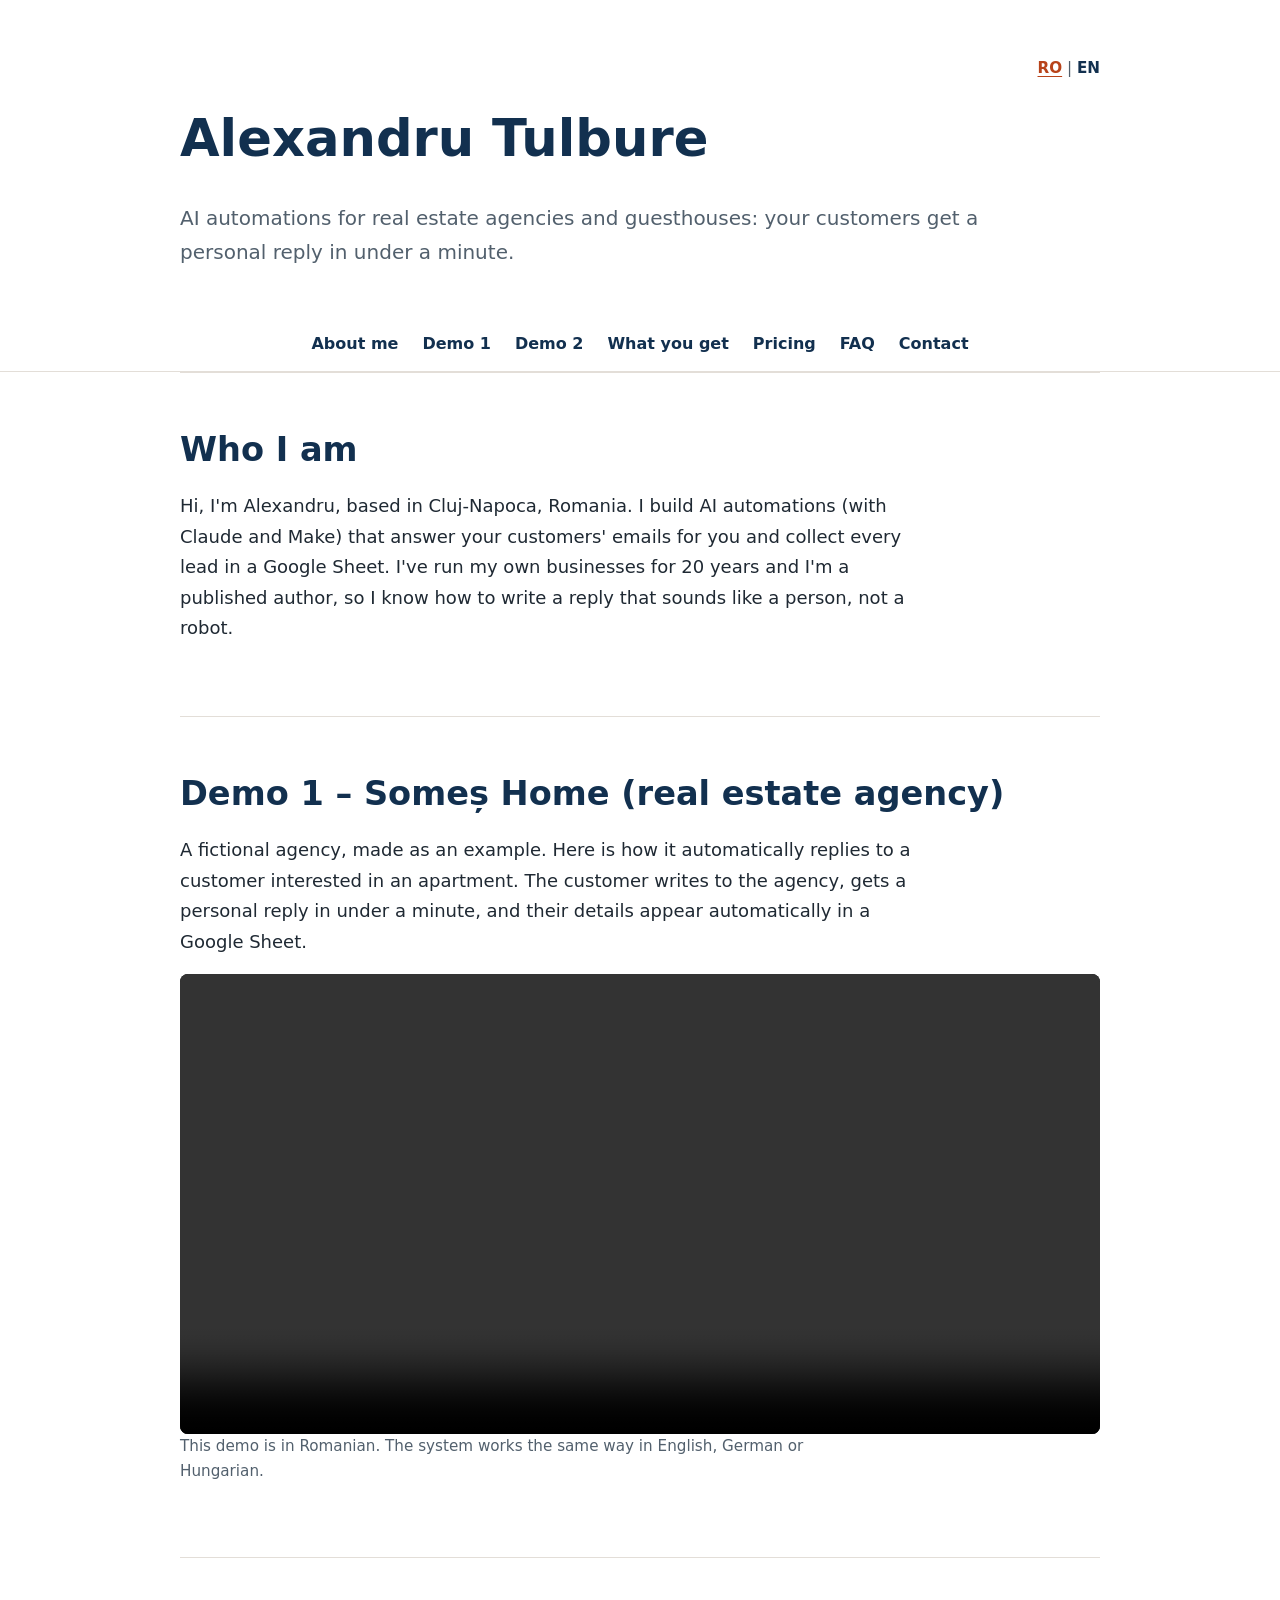
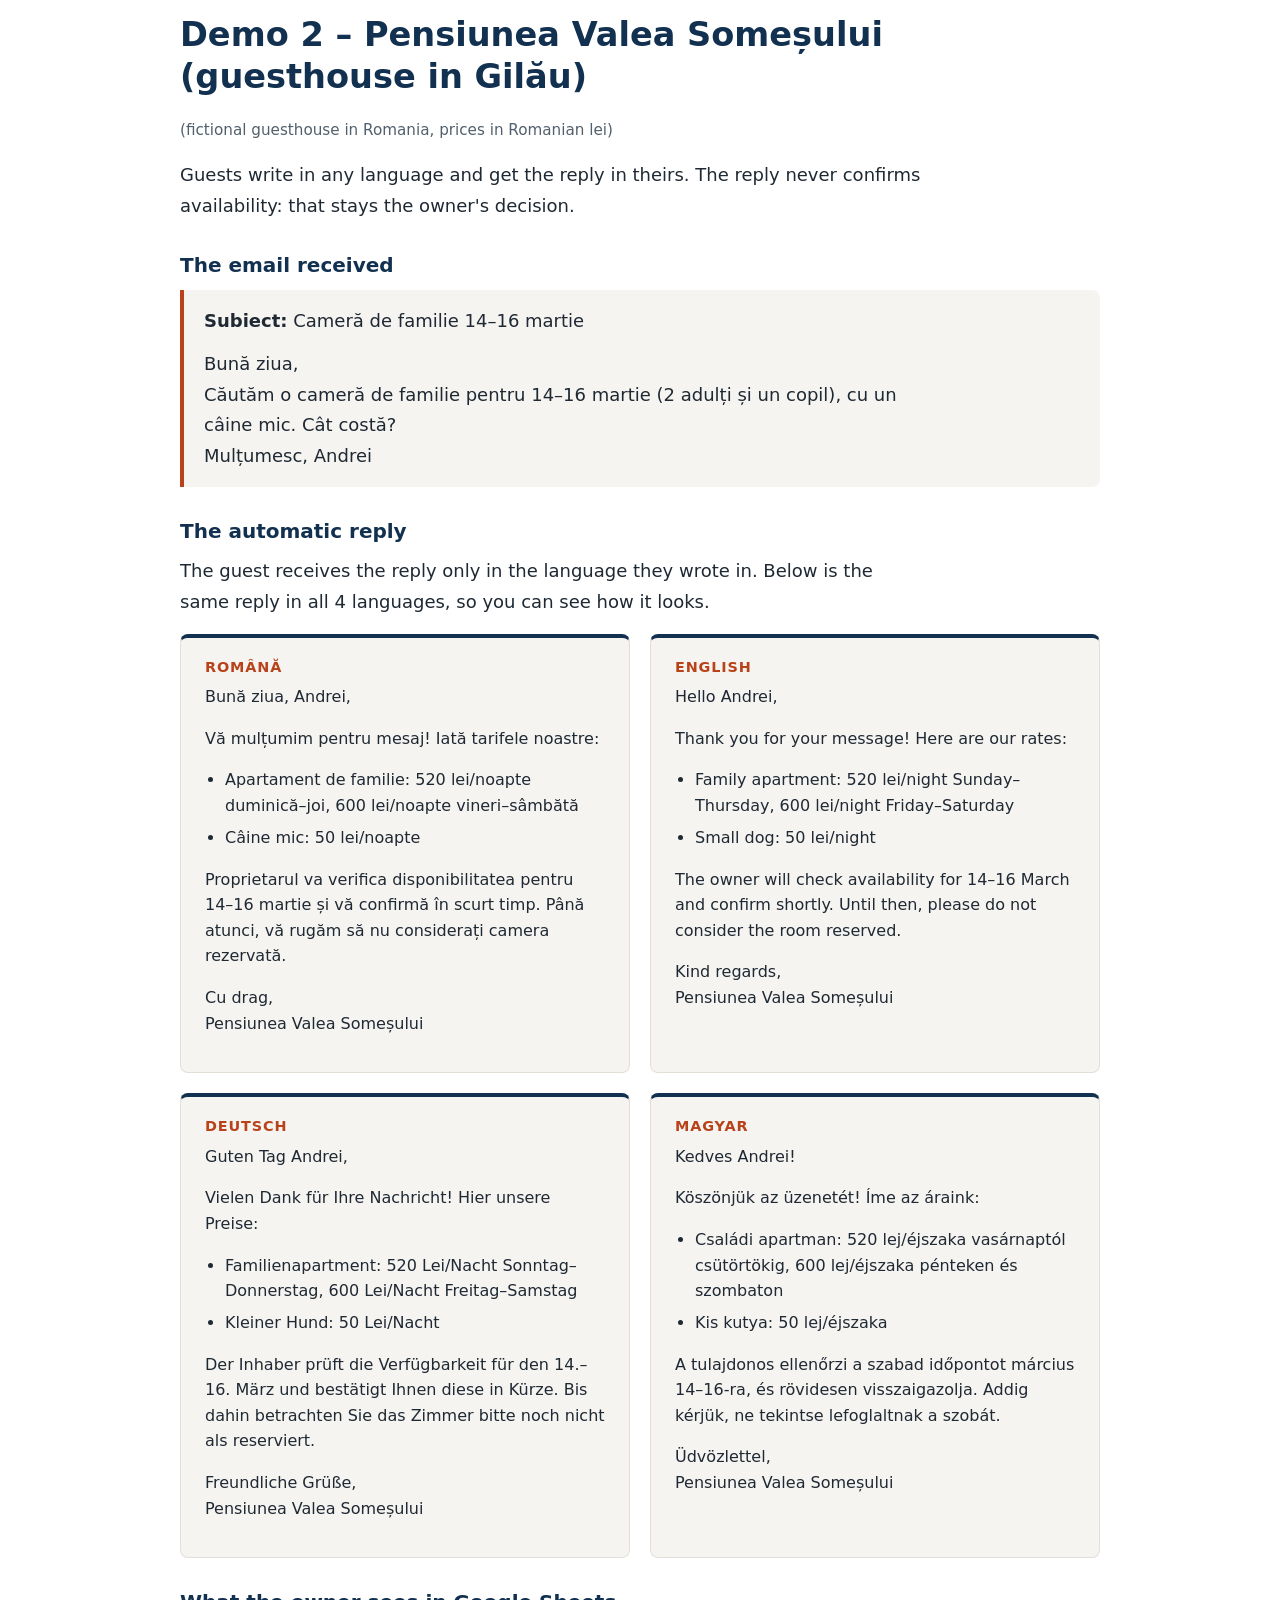
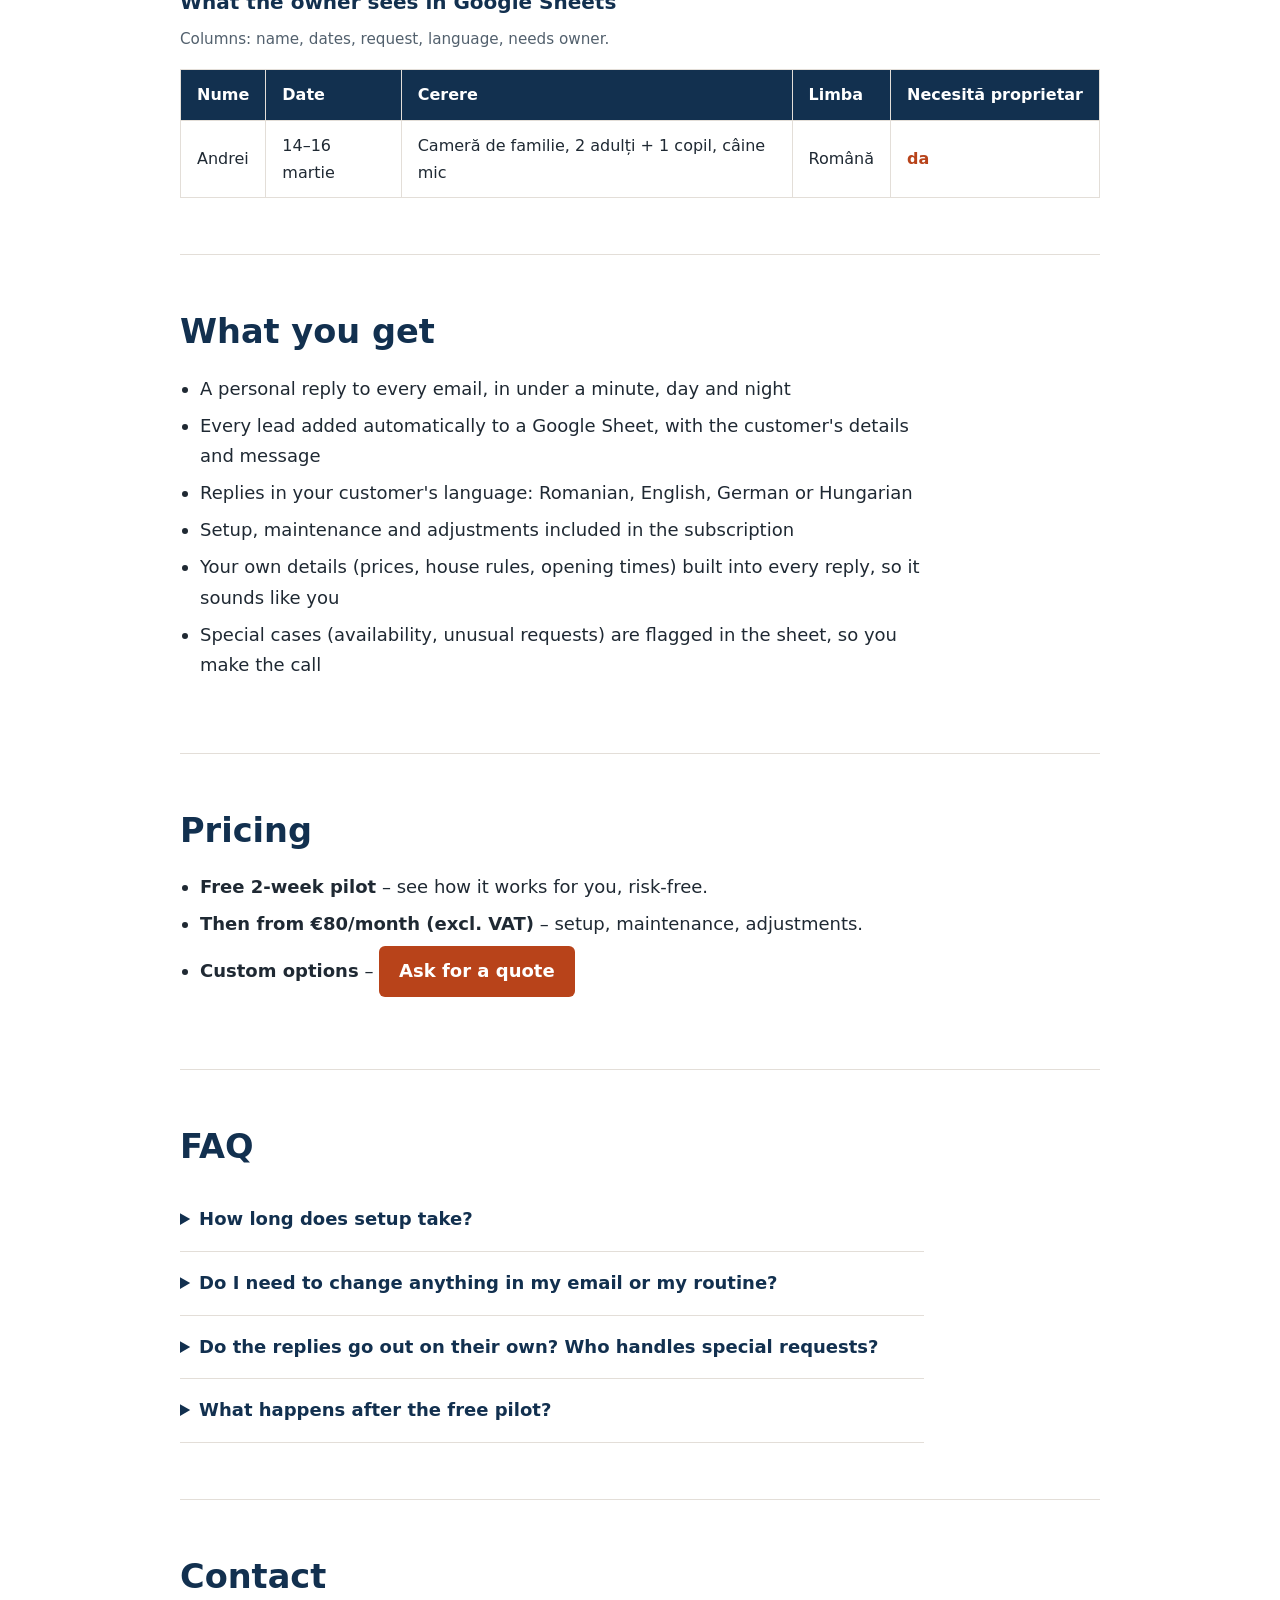
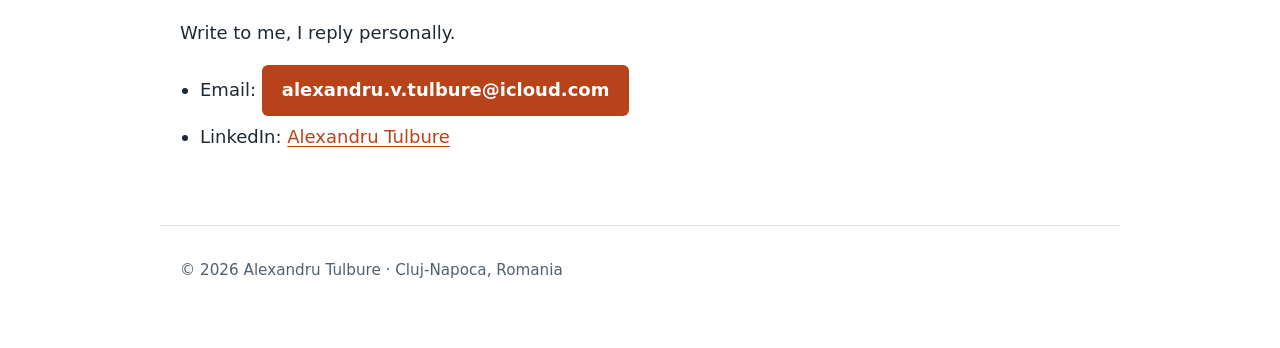
==== en/index.html @ 12ec18e3 "Adauga versiunea in engleza si comutatorul RO | EN - en/index.html: pagina in engleza (preturi in eu" ====
<!DOCTYPE html>
<html lang="en">
<head>
  <meta charset="utf-8">
  <meta name="viewport" content="width=device-width, initial-scale=1">
  <title>Alexandru Tulbure – AI automations for real estate agencies and guesthouses</title>
  <meta name="description" content="Personal, automatic replies to your customers' emails in under a minute. Every lead lands in a Google Sheet.">
  <link rel="alternate" hreflang="ro" href="../index.html">
  <link rel="alternate" hreflang="en" href="index.html">
  <link rel="stylesheet" href="../style.css">
</head>
<body>

  <header>
    <p class="limba" aria-label="Language">
      <a href="../index.html" hreflang="ro" lang="ro">RO</a> | <strong aria-current="true">EN</strong>
    </p>
    <h1>Alexandru Tulbure</h1>
    <p>AI automations for real estate agencies and guesthouses: your customers get a personal reply in under a minute.</p>
  </header>

  <nav>
    <a href="#despre">About me</a>
    <a href="#demo-1">Demo 1</a>
    <a href="#demo-2">Demo 2</a>
    <a href="#primesti">What you get</a>
    <a href="#preturi">Pricing</a>
    <a href="#faq">FAQ</a>
    <a href="#contact">Contact</a>
  </nav>

  <main>

    <section id="despre">
      <h2>Who I am</h2>
      <p>Hi, I'm Alexandru, based in Cluj-Napoca, Romania. I build AI automations (with Claude and Make) that answer your customers' emails for you and collect every lead in a Google Sheet. I've run my own businesses for 20 years and I'm a published author, so I know how to write a reply that sounds like a person, not a robot.</p>
    </section>

    <section id="demo-1">
      <h2>Demo 1 – Someș Home (real estate agency)</h2>
      <p>A fictional agency, made as an example. Here is how it automatically replies to a customer interested in an apartment. The customer writes to the agency, gets a personal reply in under a minute, and their details appear automatically in a Google Sheet.</p>
      <video controls preload="metadata" width="100%">
        <source src="../demo-somes-home.mp4" type="video/mp4">
        Your browser cannot play this video.
      </video>
      <p class="nota">This demo is in Romanian. The system works the same way in English, German or Hungarian.</p>
    </section>

    <section id="demo-2">
      <h2>Demo 2 – Pensiunea Valea Someșului (guesthouse in Gilău)</h2>
      <p class="nota">(fictional guesthouse in Romania, prices in Romanian lei)</p>
      <p>Guests write in any language and get the reply in theirs. The reply never confirms availability: that stays the owner's decision.</p>

      <h3>The email received</h3>
      <blockquote lang="ro">
        <p><strong>Subiect:</strong> Cameră de familie 14–16 martie</p>
        <p>Bună ziua,<br>
        Căutăm o cameră de familie pentru 14–16 martie (2 adulți și un copil), cu un câine mic. Cât costă?<br>
        Mulțumesc, Andrei</p>
      </blockquote>

      <h3>The automatic reply</h3>
      <p>The guest receives the reply only in the language they wrote in. Below is the same reply in all 4 languages, so you can see how it looks.</p>

      <div class="raspunsuri">
      <article lang="ro">
        <h4>Română</h4>
        <p>Bună ziua, Andrei,</p>
        <p>Vă mulțumim pentru mesaj! Iată tarifele noastre:</p>
        <ul>
          <li>Apartament de familie: 520 lei/noapte duminică–joi, 600 lei/noapte vineri–sâmbătă</li>
          <li>Câine mic: 50 lei/noapte</li>
        </ul>
        <p>Proprietarul va verifica disponibilitatea pentru 14–16 martie și vă confirmă în scurt timp. Până atunci, vă rugăm să nu considerați camera rezervată.</p>
        <p>Cu drag,<br>Pensiunea Valea Someșului</p>
      </article>

      <article lang="en">
        <h4>English</h4>
        <p>Hello Andrei,</p>
        <p>Thank you for your message! Here are our rates:</p>
        <ul>
          <li>Family apartment: 520 lei/night Sunday–Thursday, 600 lei/night Friday–Saturday</li>
          <li>Small dog: 50 lei/night</li>
        </ul>
        <p>The owner will check availability for 14–16 March and confirm shortly. Until then, please do not consider the room reserved.</p>
        <p>Kind regards,<br>Pensiunea Valea Someșului</p>
      </article>

      <article lang="de">
        <h4>Deutsch</h4>
        <p>Guten Tag Andrei,</p>
        <p>Vielen Dank für Ihre Nachricht! Hier unsere Preise:</p>
        <ul>
          <li>Familienapartment: 520 Lei/Nacht Sonntag–Donnerstag, 600 Lei/Nacht Freitag–Samstag</li>
          <li>Kleiner Hund: 50 Lei/Nacht</li>
        </ul>
        <p>Der Inhaber prüft die Verfügbarkeit für den 14.–16. März und bestätigt Ihnen diese in Kürze. Bis dahin betrachten Sie das Zimmer bitte noch nicht als reserviert.</p>
        <p>Freundliche Grüße,<br>Pensiunea Valea Someșului</p>
      </article>

      <article lang="hu">
        <h4>Magyar</h4>
        <p>Kedves Andrei!</p>
        <p>Köszönjük az üzenetét! Íme az áraink:</p>
        <ul>
          <li>Családi apartman: 520 lej/éjszaka vasárnaptól csütörtökig, 600 lej/éjszaka pénteken és szombaton</li>
          <li>Kis kutya: 50 lej/éjszaka</li>
        </ul>
        <p>A tulajdonos ellenőrzi a szabad időpontot március 14–16-ra, és rövidesen visszaigazolja. Addig kérjük, ne tekintse lefoglaltnak a szobát.</p>
        <p>Üdvözlettel,<br>Pensiunea Valea Someșului</p>
      </article>
      </div>

      <h3>What the owner sees in Google Sheets</h3>
      <p class="nota">Columns: name, dates, request, language, needs owner.</p>
      <table lang="ro">
        <thead>
          <tr>
            <th>Nume</th>
            <th>Date</th>
            <th>Cerere</th>
            <th>Limba</th>
            <th>Necesită proprietar</th>
          </tr>
        </thead>
        <tbody>
          <tr>
            <td data-label="Nume">Andrei</td>
            <td data-label="Date">14–16 martie</td>
            <td data-label="Cerere">Cameră de familie, 2 adulți + 1 copil, câine mic</td>
            <td data-label="Limba">Română</td>
            <td data-label="Necesită proprietar"><strong>da</strong></td>
          </tr>
        </tbody>
      </table>
    </section>

    <section id="primesti">
      <h2>What you get</h2>
      <ul>
        <li>A personal reply to every email, in under a minute, day and night</li>
        <li>Every lead added automatically to a Google Sheet, with the customer's details and message</li>
        <li>Replies in your customer's language: Romanian, English, German or Hungarian</li>
        <li>Setup, maintenance and adjustments included in the subscription</li>
        <li>Your own details (prices, house rules, opening times) built into every reply, so it sounds like you</li>
        <li>Special cases (availability, unusual requests) are flagged in the sheet, so you make the call</li>
      </ul>
    </section>

    <section id="preturi">
      <h2>Pricing</h2>
      <ul>
        <li><strong>Free 2-week pilot</strong> – see how it works for you, risk-free.</li>
        <li><strong>Then from €80/month (excl. VAT)</strong> – setup, maintenance, adjustments.</li>
        <li><strong>Custom options</strong> – <a class="buton" href="#contact">Ask for a quote</a></li>
      </ul>
    </section>

    <section id="faq">
      <h2>FAQ</h2>
      <details>
        <summary>How long does setup take?</summary>
        <p>Your free pilot starts within 1–2 days.</p>
      </details>
      <details>
        <summary>Do I need to change anything in my email or my routine?</summary>
        <p>No. You keep using everything you use today. You just give me access to your email address, and I set up the rest.</p>
      </details>
      <details>
        <summary>Do the replies go out on their own? Who handles special requests?</summary>
        <p>Yes, replies go out automatically, in under a minute. Special cases, such as availability or unusual requests, are flagged in the sheet with "needs owner: yes", so you decide. The automatic reply never confirms a booking.</p>
      </details>
      <details>
        <summary>What happens after the free pilot?</summary>
        <p>If you're happy with the results, we continue with a subscription from €80/month (excl. VAT). If not, we simply stop — no obligation, no cost.</p>
      </details>
    </section>

    <section id="contact">
      <h2>Contact</h2>
      <p>Write to me, I reply personally.</p>
      <ul>
        <li>Email: <a class="buton" href="mailto:alexandru.v.tulbure@icloud.com">alexandru.v.tulbure@icloud.com</a></li>
        <li>LinkedIn: <a href="https://www.linkedin.com/in/alexandru-tulbure-516689139" target="_blank" rel="noopener">Alexandru Tulbure</a></li>
      </ul>
    </section>

  </main>

  <footer>
    <p>© 2026 Alexandru Tulbure · Cluj-Napoca, Romania</p>
  </footer>

</body>
</html>
---- style.css ----
/* ===== Culori și valori de bază (le schimbi aici, o singură dată) ===== */
:root {
  --text: #1f2933;          /* text închis */
  --text-soft: #52606d;     /* text secundar */
  --albastru: #12304f;      /* albastru închis, pentru titluri */
  --accent: #b8431a;        /* portocaliu-teracotă */
  --accent-inchis: #963512; /* teracotă la hover */
  --fundal: #ffffff;
  --fundal-soft: #f6f4f1;   /* alb cald, pentru carduri */
  --linie: #e3ded8;
  --latime: 960px;
}

/* ===== Bază ===== */
* { box-sizing: border-box; }

html {
  scroll-behavior: smooth;
  scroll-padding-top: 4.5rem; /* ca meniul fix să nu acopere titlul la salt */
}

body {
  margin: 0;
  background: var(--fundal);
  color: var(--text);
  font-family: system-ui, -apple-system, "Segoe UI", Roboto, Helvetica, Arial, sans-serif;
  font-size: 1.125rem;   /* 18px, ușor de citit pe telefon fără zoom */
  line-height: 1.7;
}

h1, h2, h3, h4 {
  color: var(--albastru);
  line-height: 1.25;
  margin: 0 0 0.6em;
}
h1 { font-size: clamp(2.2rem, 6vw, 3.2rem); }
h2 { font-size: clamp(1.6rem, 4.5vw, 2.1rem); }
h3 { font-size: 1.25rem; margin-top: 2rem; }
h4 { font-size: 1.05rem; }

p, ul { margin: 0 0 1rem; max-width: 65ch; }
ul { padding-left: 1.25rem; }
li { margin-bottom: 0.4rem; }

a { color: var(--accent); text-underline-offset: 3px; }
a:hover { color: var(--accent-inchis); }

/* ===== Aranjare: header, secțiuni, footer într-o coloană centrată ===== */
header, main, footer {
  width: 100%;
  max-width: var(--latime);
  margin: 0 auto;
  padding-left: 1.25rem;
  padding-right: 1.25rem;
}

header { padding-top: 3.5rem; padding-bottom: 2rem; }
header p { font-size: 1.25rem; color: var(--text-soft); }

section {
  padding: 3.5rem 0;
  border-top: 1px solid var(--linie);
}

footer {
  padding-top: 2rem;
  padding-bottom: 3rem;
  border-top: 1px solid var(--linie);
  color: var(--text-soft);
  font-size: 0.95rem;
}

/* ===== Comutator de limbă RO | EN ===== */
header p.limba {
  margin: 0 0 1.5rem;
  max-width: none;
  text-align: right;
  font-size: 0.95rem;
  color: var(--text-soft);
}
.limba a { font-weight: 600; }
.limba strong { color: var(--albastru); }

/* ===== Notă mică (sub video, sub titluri) ===== */
.nota {
  font-size: 0.95rem;
  color: var(--text-soft);
}

/* ===== Meniul fix ===== */
nav {
  position: sticky;
  top: 0;
  z-index: 10;
  display: flex;
  gap: 1.5rem;
  padding: 0.85rem 1.25rem;
  background: rgba(255, 255, 255, 0.97);
  border-bottom: 1px solid var(--linie);
  overflow-x: auto;      /* pe telefon: se derulează lateral, fără să strice pagina */
  white-space: nowrap;
}
nav a {
  color: var(--albastru);
  text-decoration: none;
  font-weight: 600;
  font-size: 1rem;
}
nav a:hover { color: var(--accent); }

@media (min-width: 960px) {
  nav { justify-content: center; }
}

/* ===== Butoane (linkurile cu clasa "buton") ===== */
.buton {
  display: inline-block;
  padding: 0.65rem 1.25rem;
  background: var(--accent);
  color: #fff;
  font-weight: 600;
  text-decoration: none;
  border-radius: 6px;
  word-break: break-word;
}
.buton:hover { background: var(--accent-inchis); color: #fff; }

/* ===== Video ===== */
video {
  display: block;
  width: 100%;
  max-width: 100%;
  height: auto;
  border-radius: 8px;
  background: #000;
}

/* ===== Emailul primit ===== */
blockquote {
  margin: 0 0 1.5rem;
  padding: 1rem 1.25rem;
  background: var(--fundal-soft);
  border-left: 4px solid var(--accent);
  border-radius: 0 8px 8px 0;
}
blockquote p { margin-bottom: 0.75rem; }
blockquote p:last-child { margin-bottom: 0; }

/* ===== Cardurile cu răspunsuri: 1 pe telefon, 2 pe rând pe calculator ===== */
.raspunsuri {
  display: grid;
  grid-template-columns: 1fr;
  gap: 1.25rem;
  margin-bottom: 1rem;
}
@media (min-width: 720px) {
  .raspunsuri { grid-template-columns: 1fr 1fr; }
}

article {
  background: var(--fundal-soft);
  border: 1px solid var(--linie);
  border-top: 4px solid var(--albastru);
  border-radius: 8px;
  padding: 1.25rem 1.5rem;
}
article h4 {
  text-transform: uppercase;
  letter-spacing: 0.06em;
  font-size: 0.9rem;
  color: var(--accent);
}
article p, article ul { font-size: 1rem; line-height: 1.6; max-width: none; }

/* ===== Tabelul (se derulează lateral pe telefon dacă nu încape) ===== */
table {
  display: block;
  overflow-x: auto;
  border-collapse: collapse;
  font-size: 1rem;
}
th, td {
  padding: 0.7rem 1rem;
  border: 1px solid var(--linie);
  text-align: left;
}
th {
  background: var(--albastru);
  color: #fff;
  font-weight: 600;
  white-space: nowrap;
}
td strong { color: var(--accent); }

/* ===== Întrebări frecvente ===== */
details {
  border-bottom: 1px solid var(--linie);
  padding: 1rem 0;
  max-width: 65ch;
}
summary {
  cursor: pointer;
  font-weight: 600;
  color: var(--albastru);
}
summary:hover { color: var(--accent); }
details p { margin: 0.75rem 0 0; }

/* ===== Telefon (până la 600px): meniu pe 2 rânduri, tabel ca un card ===== */
@media (max-width: 600px) {
  /* Meniul: linkurile trec pe rândul următor, se văd toate 7 */
  nav {
    flex-wrap: wrap;
    gap: 0.4rem 1.1rem;
    overflow-x: visible;
    white-space: normal;
    justify-content: center;
  }

  /* Tabelul: fiecare rând devine un card, fiecare câmp pe rândul lui */
  table { display: block; overflow-x: visible; }
  thead {
    /* antetul se ascunde vizual, dar rămâne pentru cititoarele de ecran */
    position: absolute;
    width: 1px;
    height: 1px;
    overflow: hidden;
    clip: rect(0 0 0 0);
  }
  tbody, tr, td { display: block; }
  tr {
    background: var(--fundal-soft);
    border: 1px solid var(--linie);
    border-top: 4px solid var(--albastru);
    border-radius: 8px;
    padding: 0.5rem 1rem;
  }
  td {
    display: flex;
    gap: 0.75rem;
    border: 0;
    border-bottom: 1px solid var(--linie);
    padding: 0.6rem 0;
  }
  td:last-child { border-bottom: 0; }
  td::before {
    content: attr(data-label) ":";
    flex: 0 0 8.5rem;       /* eticheta în stânga, aliniată */
    font-weight: 600;
    color: var(--albastru);
  }
}

/* ===== Ecrane foarte mici ===== */
@media (max-width: 480px) {
  section { padding: 2.5rem 0; }
  header { padding-top: 2.5rem; }
  article { padding: 1rem 1.1rem; }
}
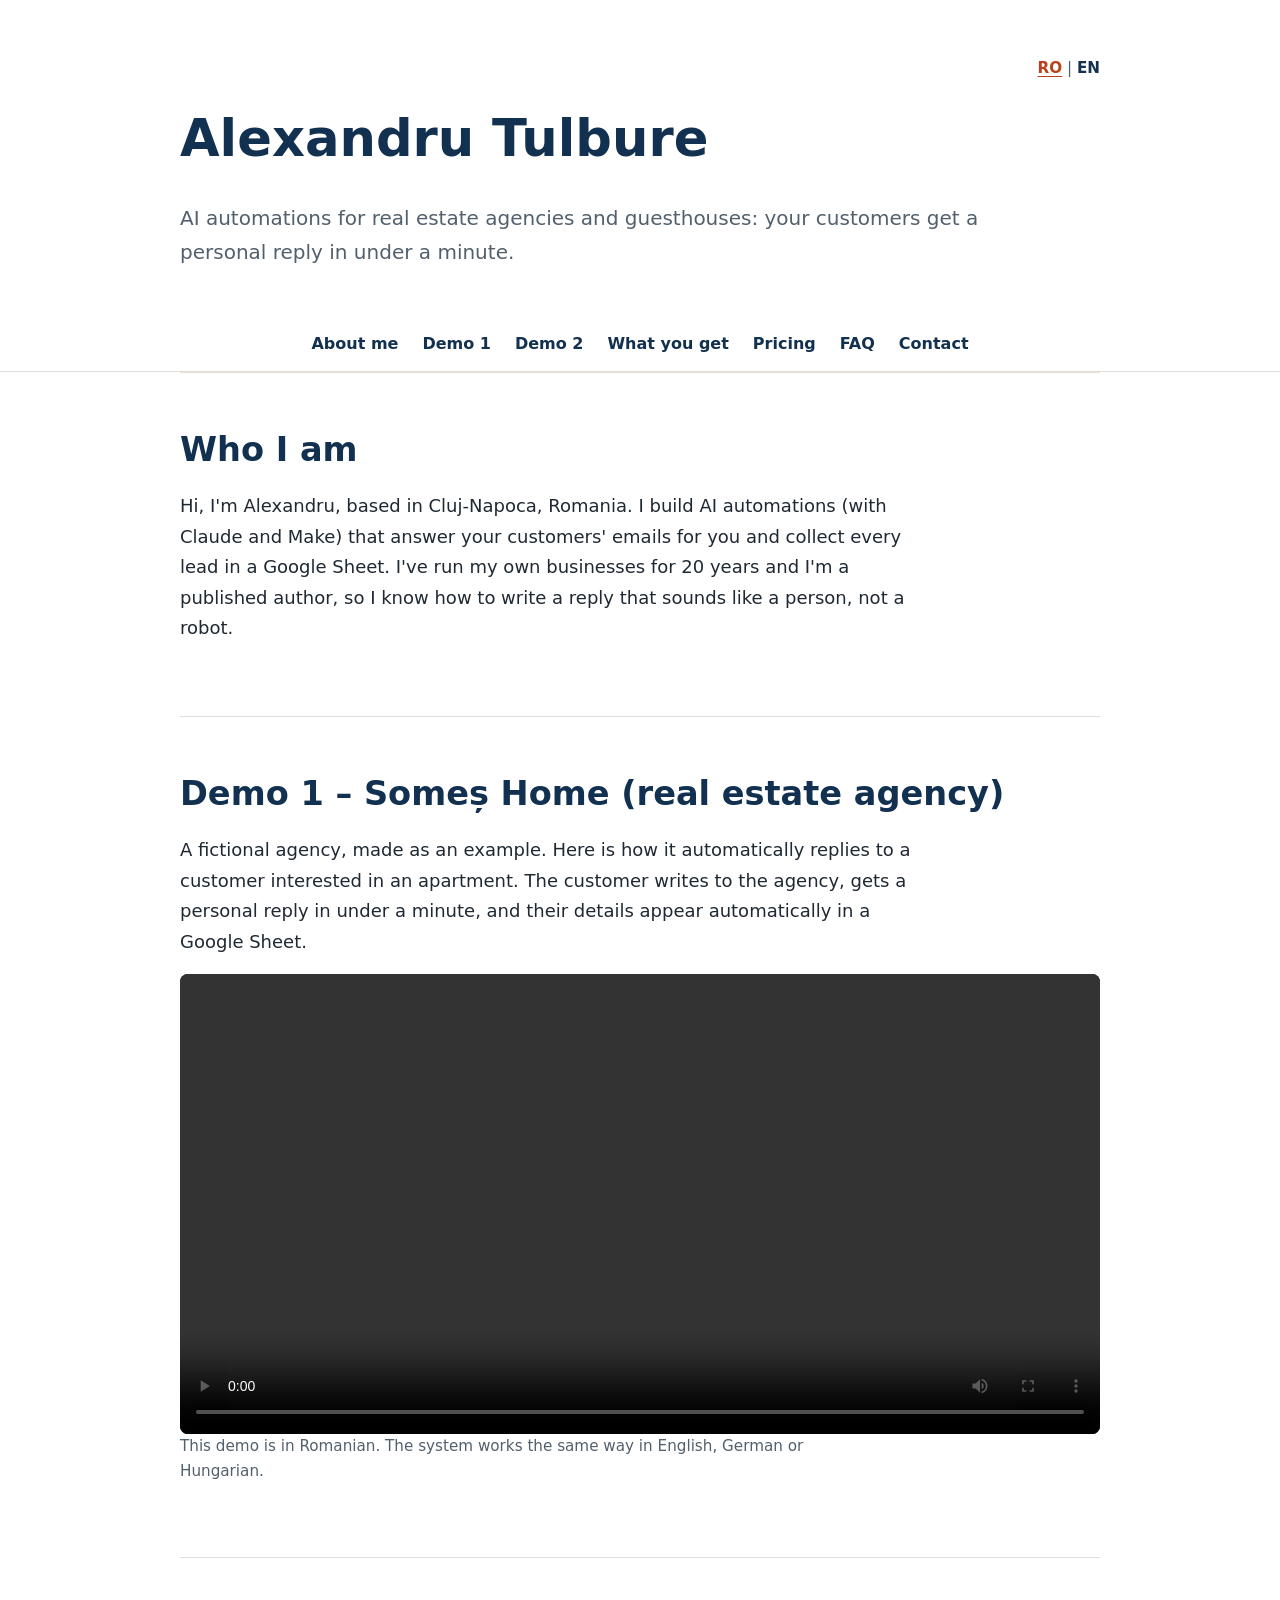
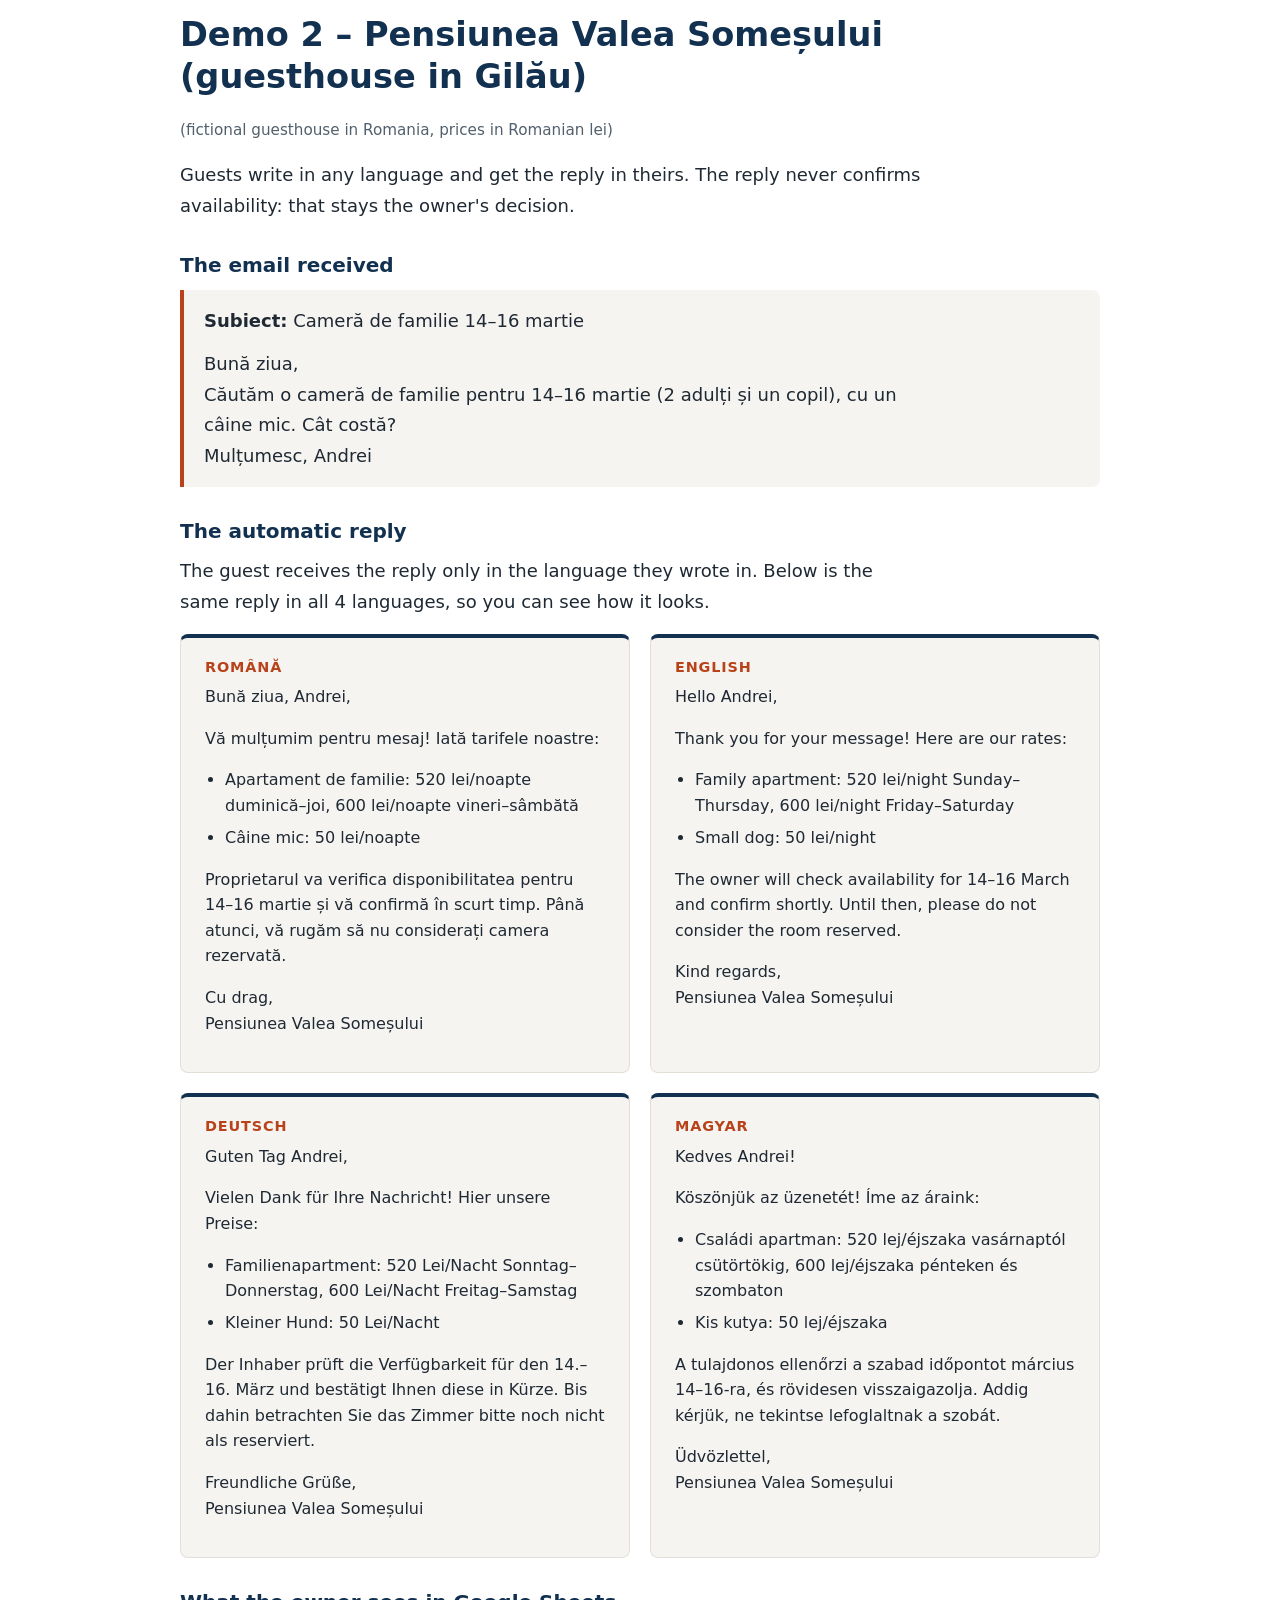
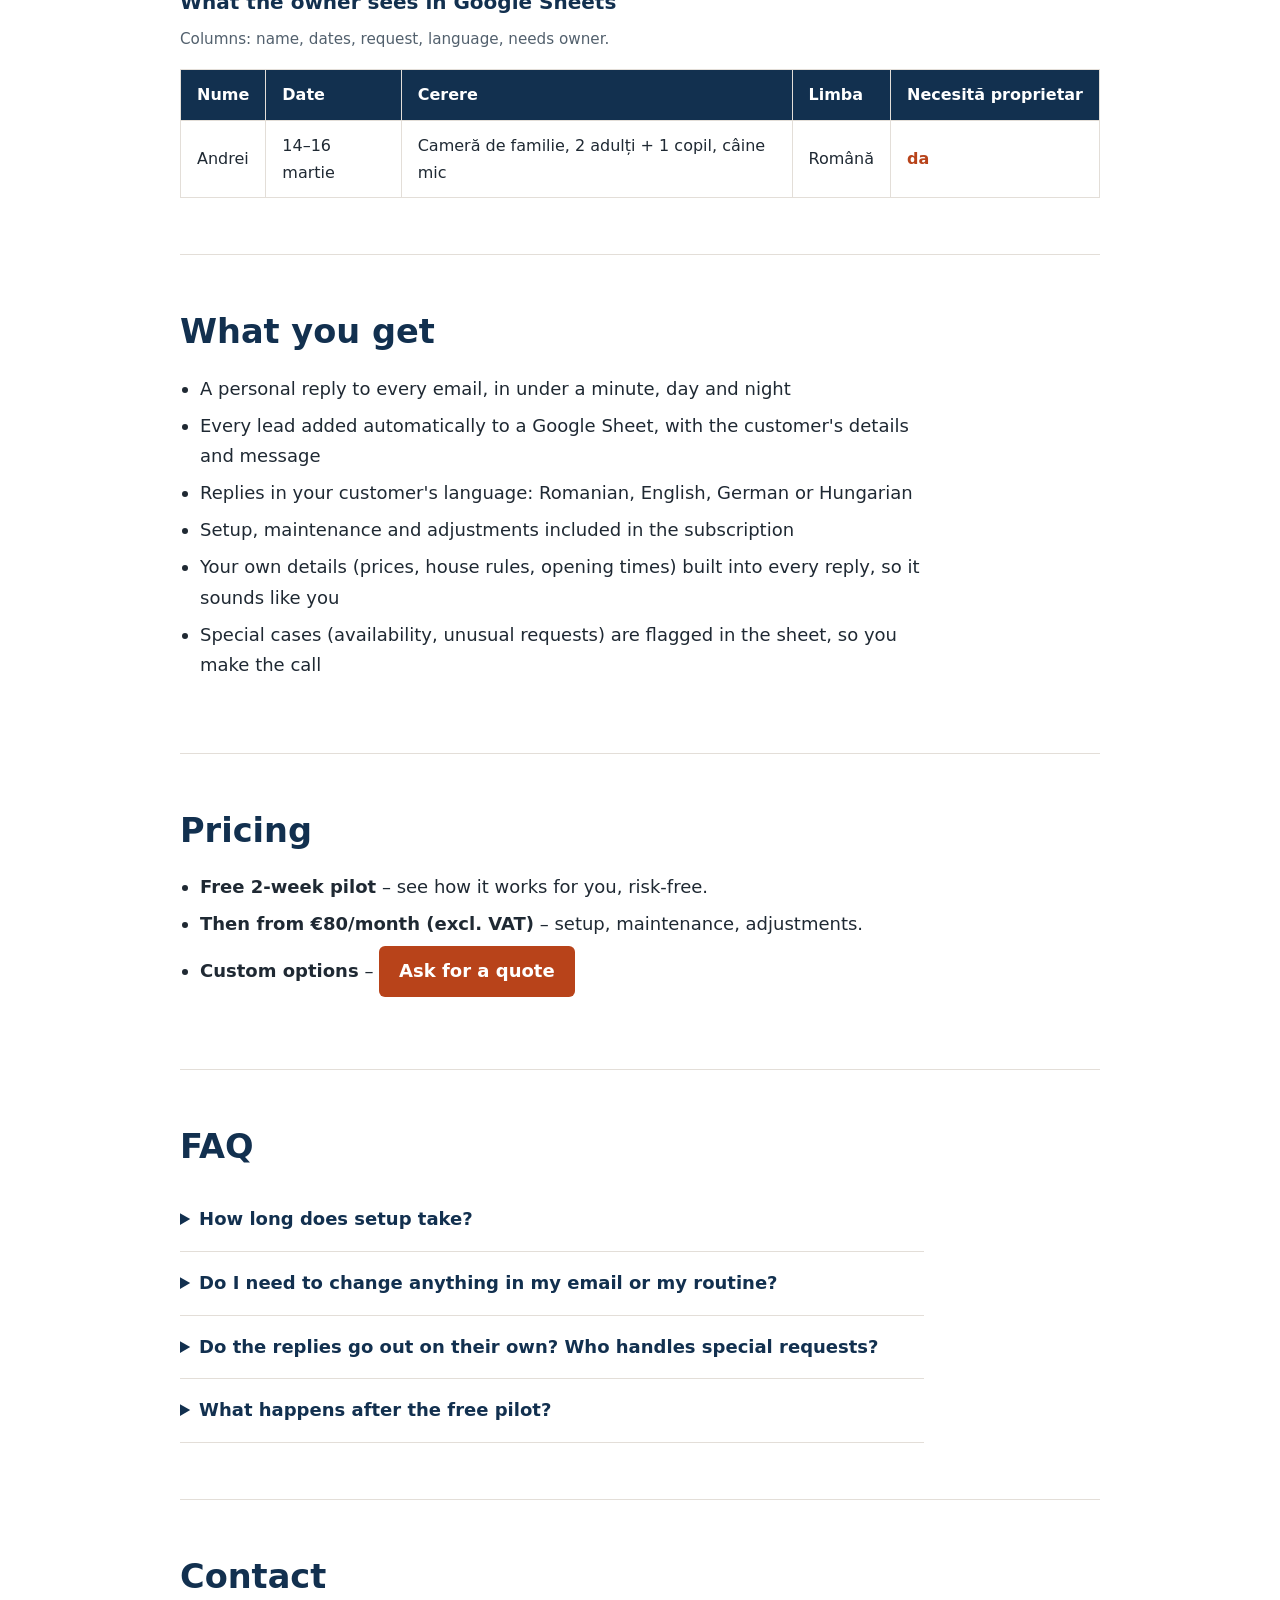
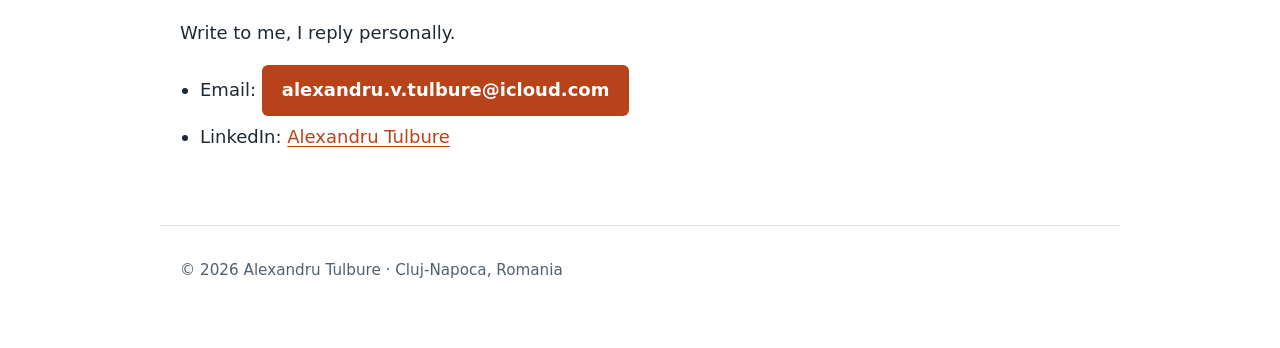
==== commit 7fa97740: "Adauga previzualizare pentru link (Open Graph si Twitter card) - etichete og:* si twitter:* pe pagin" ====
--- a/en/index.html
+++ b/en/index.html
@@ -5,6 +5,20 @@
   <meta name="viewport" content="width=device-width, initial-scale=1">
   <title>Alexandru Tulbure – AI automations for real estate agencies and guesthouses</title>
   <meta name="description" content="Personal, automatic replies to your customers' emails in under a minute. Every lead lands in a Google Sheet.">
+  <!-- Link preview (Facebook, LinkedIn, WhatsApp, etc.) -->
+  <meta property="og:type" content="website">
+  <meta property="og:locale" content="en_US">
+  <meta property="og:locale:alternate" content="ro_RO">
+  <meta property="og:url" content="https://aleekx1981-cpu.github.io/site-prezentare/en/">
+  <meta property="og:title" content="Alexandru Tulbure – AI automations for real estate agencies and guesthouses">
+  <meta property="og:description" content="Personal, automatic replies to your customers' emails in under a minute. Every lead lands in a Google Sheet.">
+  <meta property="og:image" content="https://aleekx1981-cpu.github.io/site-prezentare/preview.png">
+  <meta property="og:image:width" content="1200">
+  <meta property="og:image:height" content="630">
+  <meta name="twitter:card" content="summary_large_image">
+  <meta name="twitter:title" content="Alexandru Tulbure – AI automations for real estate agencies and guesthouses">
+  <meta name="twitter:description" content="Personal, automatic replies to your customers' emails in under a minute. Every lead lands in a Google Sheet.">
+  <meta name="twitter:image" content="https://aleekx1981-cpu.github.io/site-prezentare/preview.png">
   <link rel="alternate" hreflang="ro" href="../index.html">
   <link rel="alternate" hreflang="en" href="index.html">
   <link rel="stylesheet" href="../style.css">
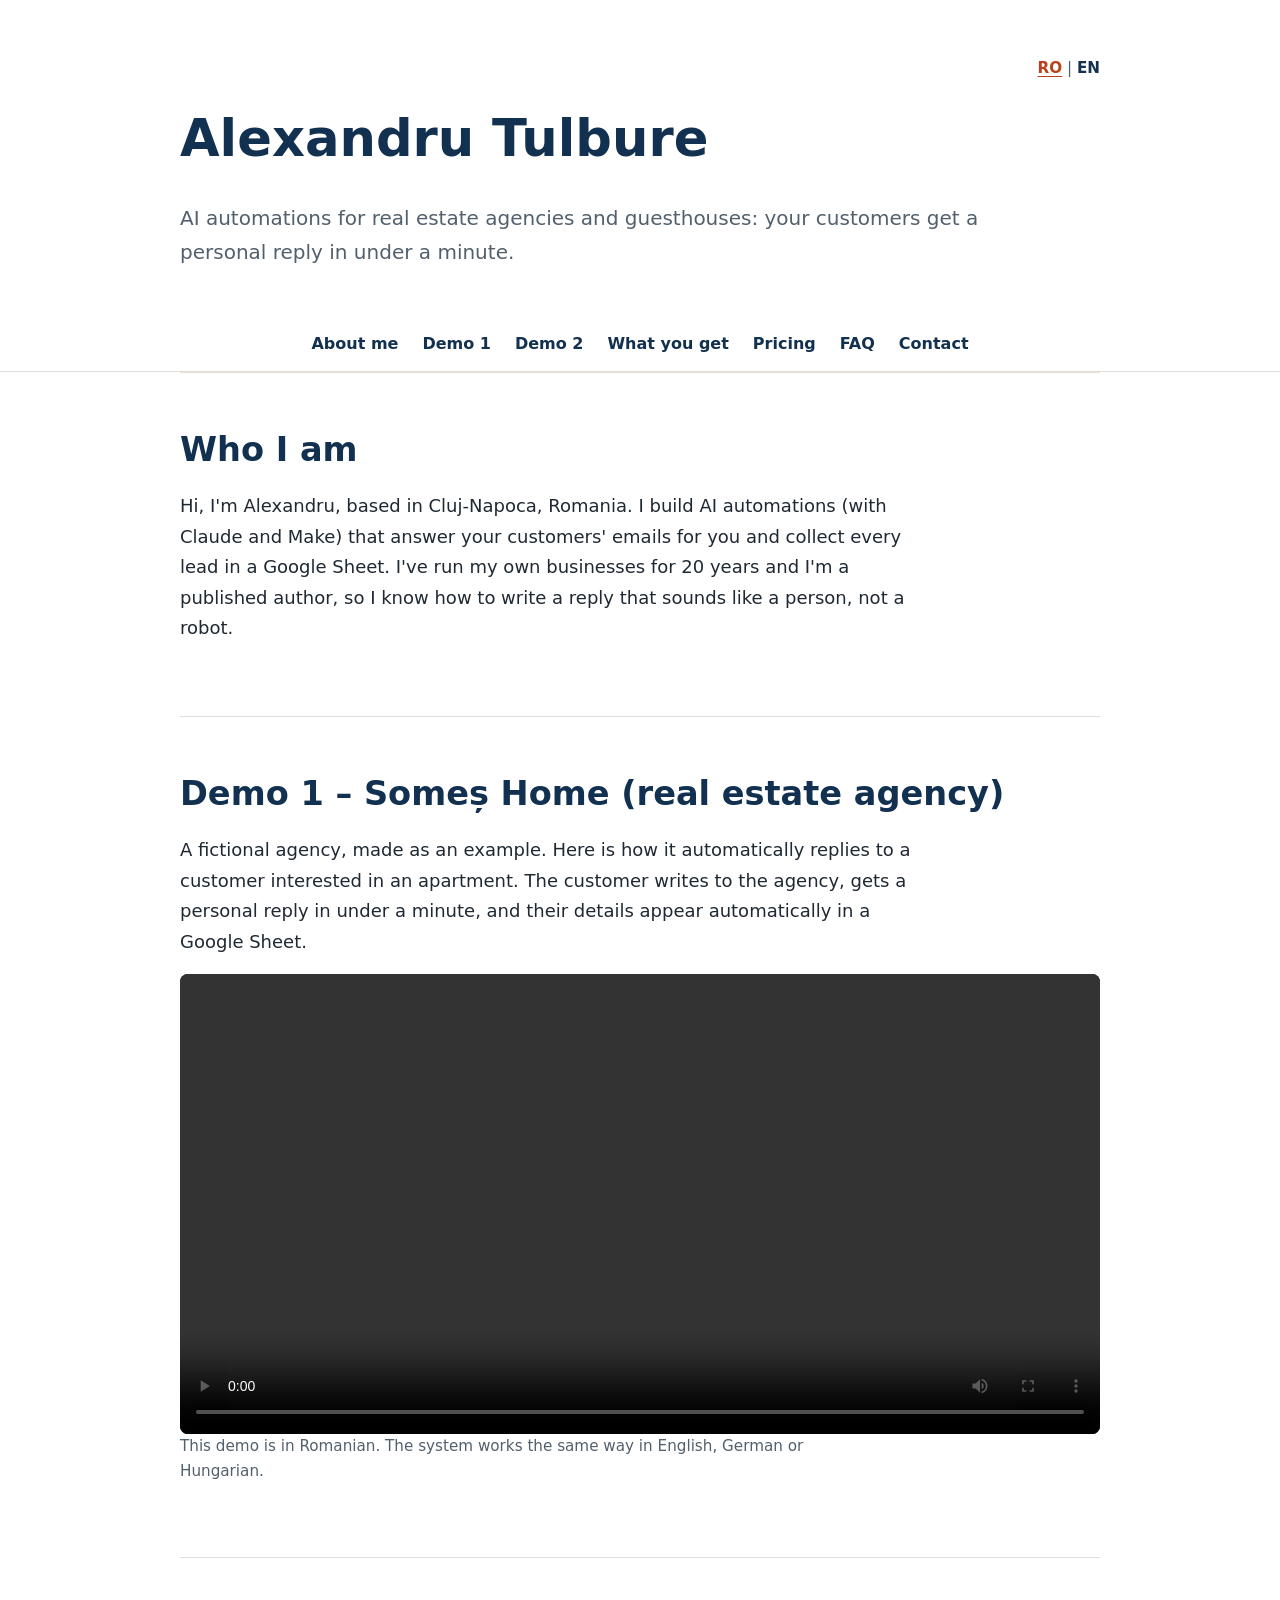
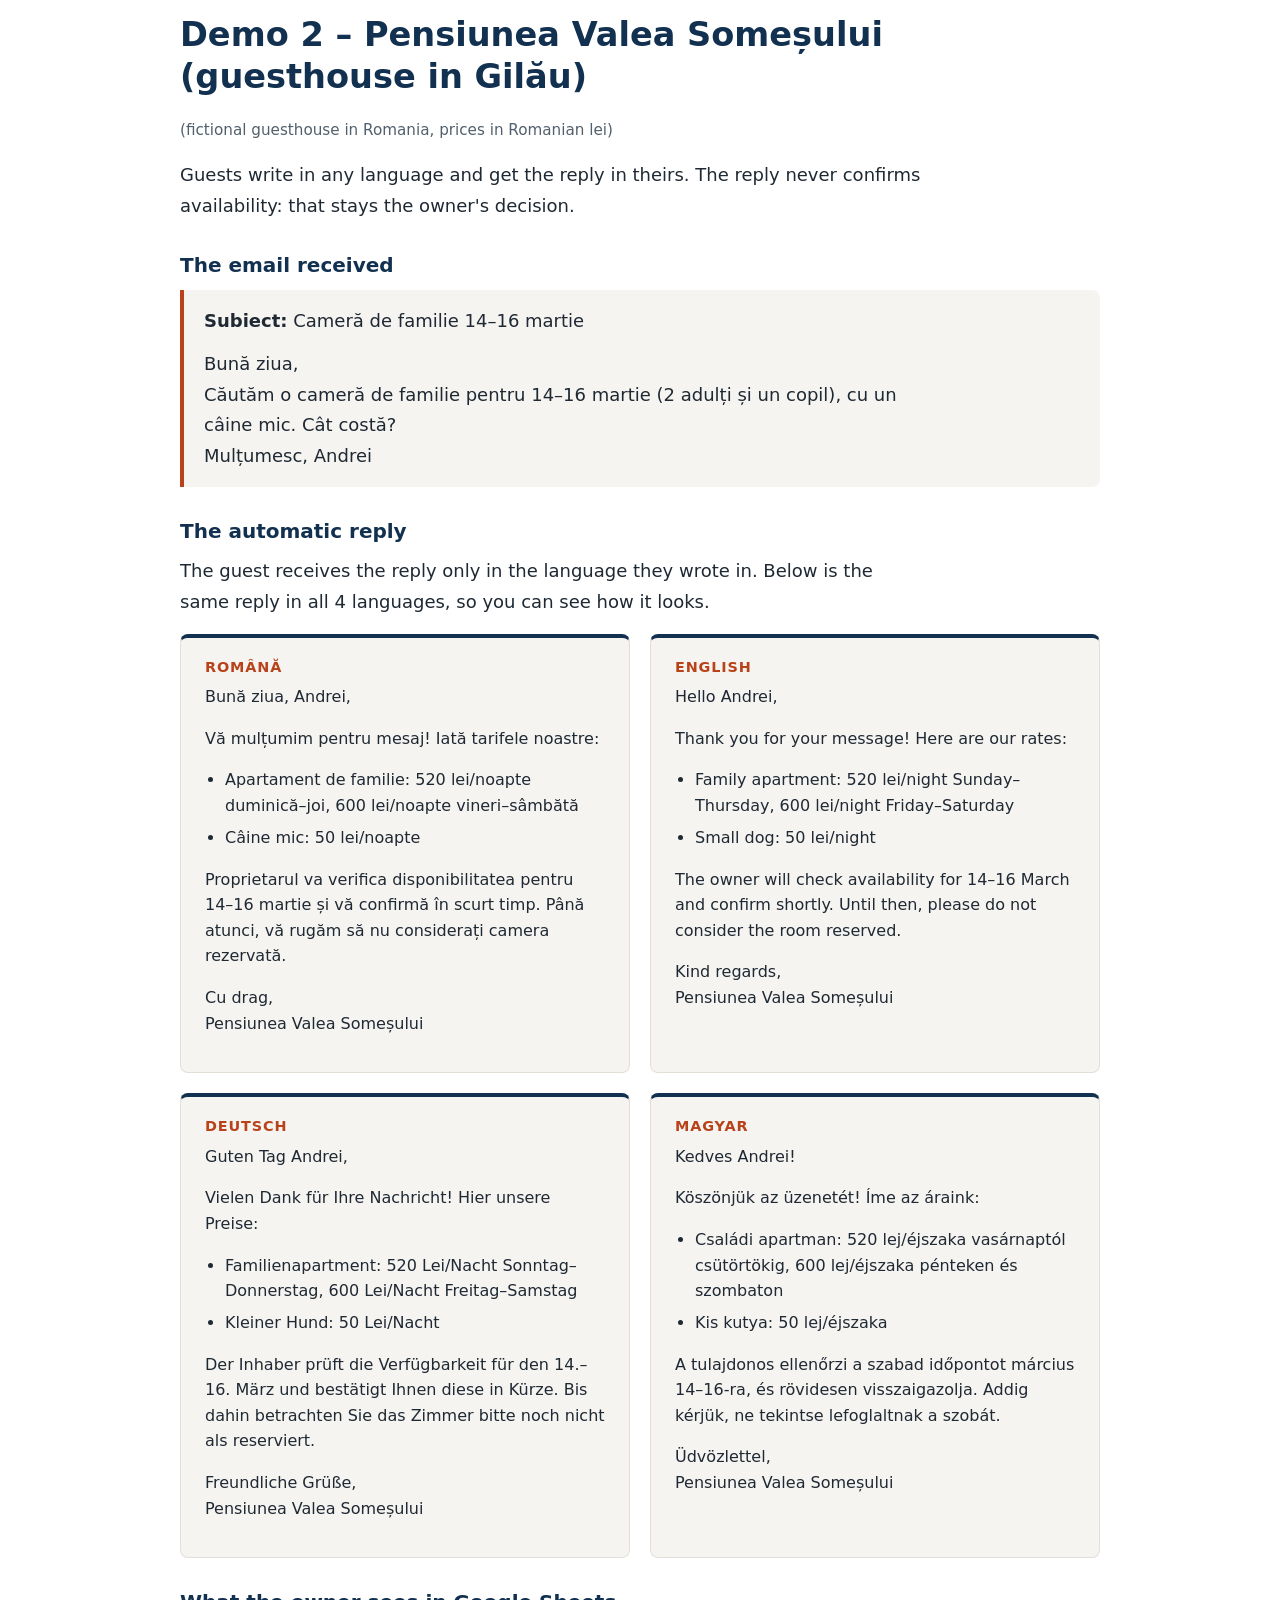
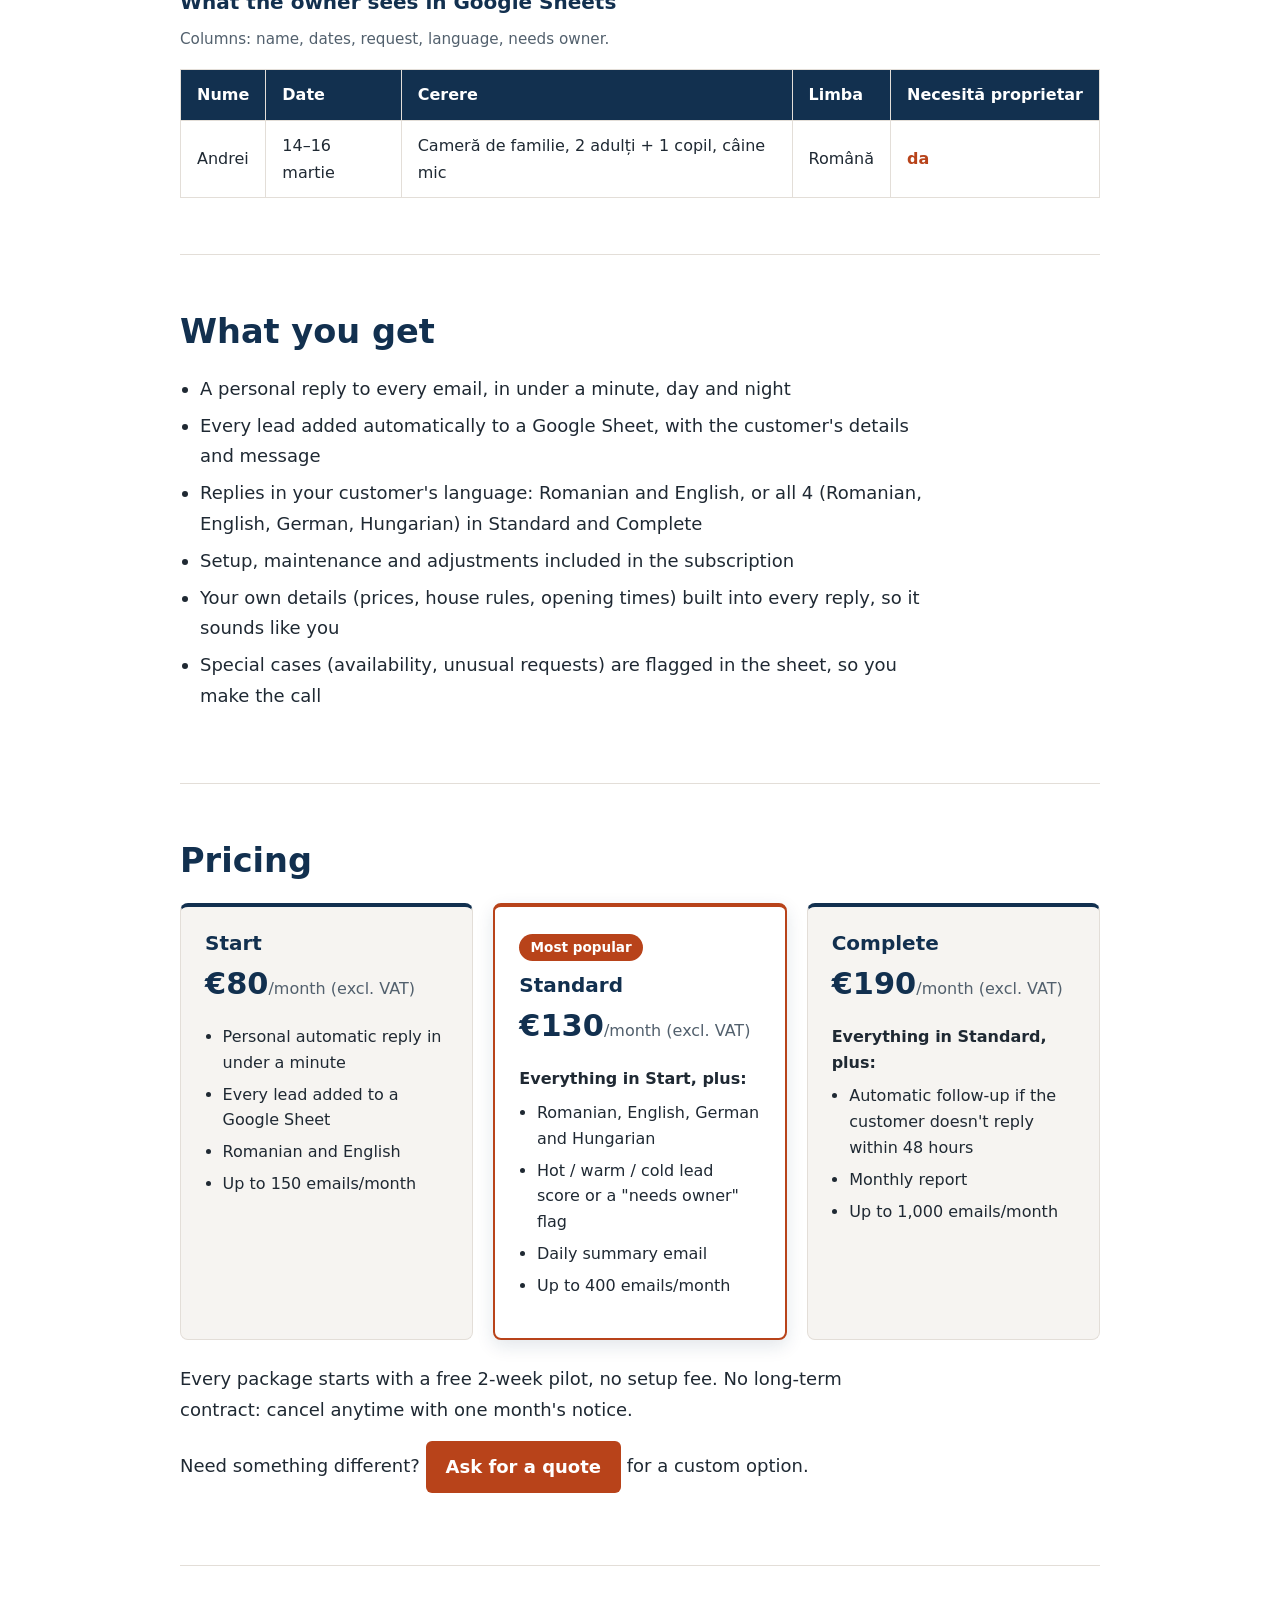
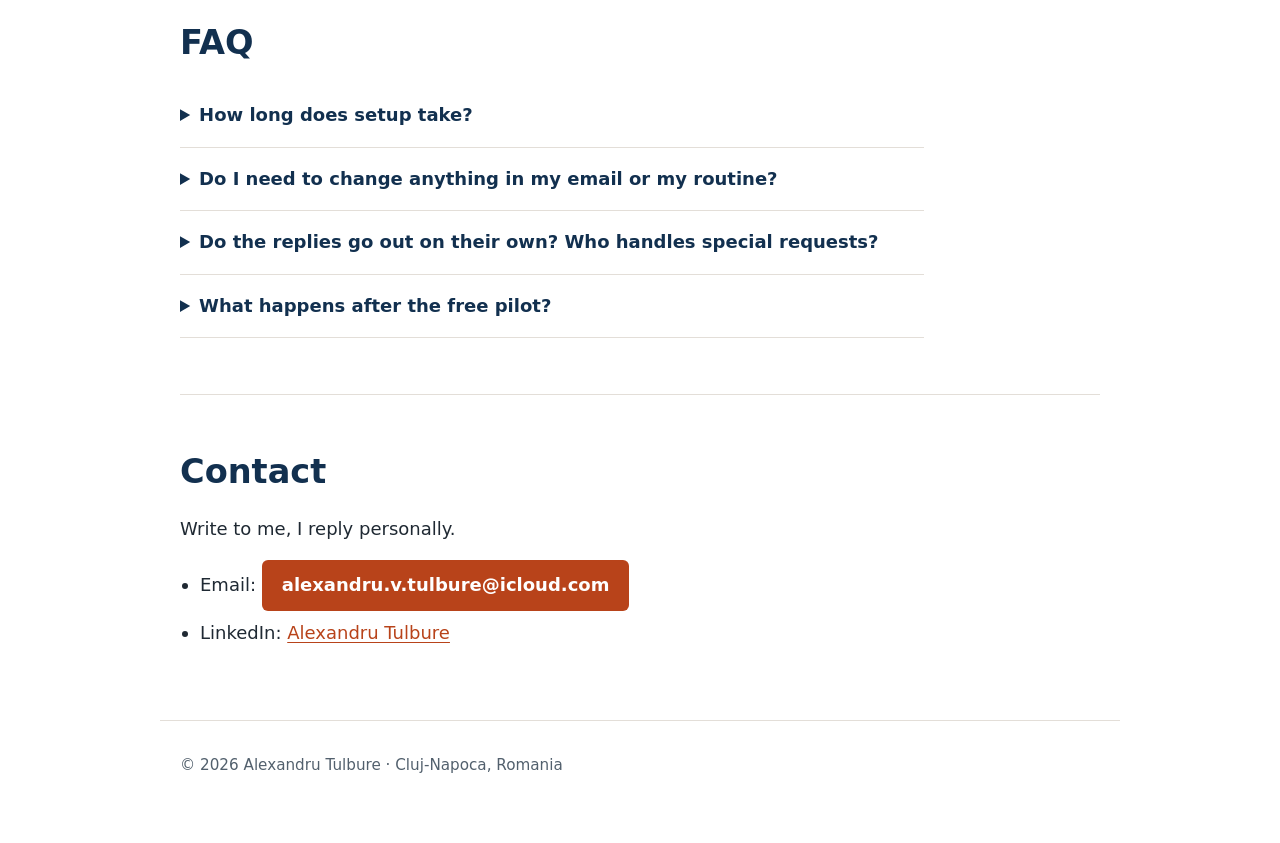
==== commit 712cd907: "Inlocuieste sectiunea Preturi cu 3 pachete (Start, Standard, Complet) - pachete pe ambele pagini (RO" ====
--- a/en/index.html
+++ b/en/index.html
@@ -155,7 +155,7 @@
       <ul>
         <li>A personal reply to every email, in under a minute, day and night</li>
         <li>Every lead added automatically to a Google Sheet, with the customer's details and message</li>
-        <li>Replies in your customer's language: Romanian, English, German or Hungarian</li>
+        <li>Replies in your customer's language: Romanian and English, or all 4 (Romanian, English, German, Hungarian) in Standard and Complete</li>
         <li>Setup, maintenance and adjustments included in the subscription</li>
         <li>Your own details (prices, house rules, opening times) built into every reply, so it sounds like you</li>
         <li>Special cases (availability, unusual requests) are flagged in the sheet, so you make the call</li>
@@ -164,11 +164,47 @@
 
     <section id="preturi">
       <h2>Pricing</h2>
-      <ul>
-        <li><strong>Free 2-week pilot</strong> – see how it works for you, risk-free.</li>
-        <li><strong>Then from €80/month (excl. VAT)</strong> – setup, maintenance, adjustments.</li>
-        <li><strong>Custom options</strong> – <a class="buton" href="#contact">Ask for a quote</a></li>
-      </ul>
+      <div class="pachete">
+
+        <div class="pachet">
+          <h3>Start</h3>
+          <p class="pret"><strong>€80</strong>/month (excl. VAT)</p>
+          <ul>
+            <li>Personal automatic reply in under a minute</li>
+            <li>Every lead added to a Google Sheet</li>
+            <li>Romanian and English</li>
+            <li>Up to 150 emails/month</li>
+          </ul>
+        </div>
+
+        <div class="pachet recomandat">
+          <p class="insigna">Most popular</p>
+          <h3>Standard</h3>
+          <p class="pret"><strong>€130</strong>/month (excl. VAT)</p>
+          <p class="include">Everything in Start, plus:</p>
+          <ul>
+            <li>Romanian, English, German and Hungarian</li>
+            <li>Hot / warm / cold lead score or a "needs owner" flag</li>
+            <li>Daily summary email</li>
+            <li>Up to 400 emails/month</li>
+          </ul>
+        </div>
+
+        <div class="pachet">
+          <h3>Complete</h3>
+          <p class="pret"><strong>€190</strong>/month (excl. VAT)</p>
+          <p class="include">Everything in Standard, plus:</p>
+          <ul>
+            <li>Automatic follow-up if the customer doesn't reply within 48 hours</li>
+            <li>Monthly report</li>
+            <li>Up to 1,000 emails/month</li>
+          </ul>
+        </div>
+
+      </div>
+
+      <p>Every package starts with a free 2-week pilot, no setup fee. No long-term contract: cancel anytime with one month's notice.</p>
+      <p>Need something different? <a class="buton" href="#contact">Ask for a quote</a> for a custom option.</p>
     </section>
 
     <section id="faq">
@@ -187,7 +223,7 @@
       </details>
       <details>
         <summary>What happens after the free pilot?</summary>
-        <p>If you're happy with the results, we continue with a subscription from €80/month (excl. VAT). If not, we simply stop — no obligation, no cost.</p>
+        <p>If you're happy with the results, you choose one of the 3 packages: Start (€80/month), Standard (€130/month) or Complete (€190/month), all excl. VAT. If not, we simply stop — no obligation, no cost.</p>
       </details>
     </section>
 
--- a/style.css
+++ b/style.css
@@ -192,6 +192,51 @@
 }
 td strong { color: var(--accent); }
 
+/* ===== Pachete de prețuri: 1 pe telefon, 3 unul lângă altul pe calculator ===== */
+.pachete {
+  display: grid;
+  grid-template-columns: 1fr;
+  gap: 1.25rem;
+  margin-bottom: 1.5rem;
+}
+@media (min-width: 860px) {
+  .pachete { grid-template-columns: repeat(3, 1fr); align-items: stretch; }
+}
+
+.pachet {
+  position: relative;
+  background: var(--fundal-soft);
+  border: 1px solid var(--linie);
+  border-top: 4px solid var(--albastru);
+  border-radius: 8px;
+  padding: 1.5rem;
+}
+.pachet h3 { margin-top: 0; margin-bottom: 0.25rem; }
+.pachet p, .pachet ul { max-width: none; font-size: 1rem; line-height: 1.6; }
+.pachet ul { padding-left: 1.1rem; }
+
+.pret { color: var(--text-soft); margin-bottom: 1rem; }
+.pret strong { font-size: 1.9rem; color: var(--albastru); }
+.include { font-weight: 600; margin-bottom: 0.5rem; }
+
+/* Cardul evidențiat (Standard / Most popular) */
+.pachet.recomandat {
+  background: #fff;
+  border: 2px solid var(--accent);
+  border-top: 4px solid var(--accent);
+  box-shadow: 0 6px 18px rgba(18, 48, 79, 0.12);
+}
+.insigna {
+  display: inline-block;
+  margin: 0 0 0.75rem;
+  padding: 0.15rem 0.7rem;
+  background: var(--accent);
+  color: #fff;
+  font-size: 0.85rem !important;
+  font-weight: 600;
+  border-radius: 999px;
+}
+
 /* ===== Întrebări frecvente ===== */
 details {
   border-bottom: 1px solid var(--linie);
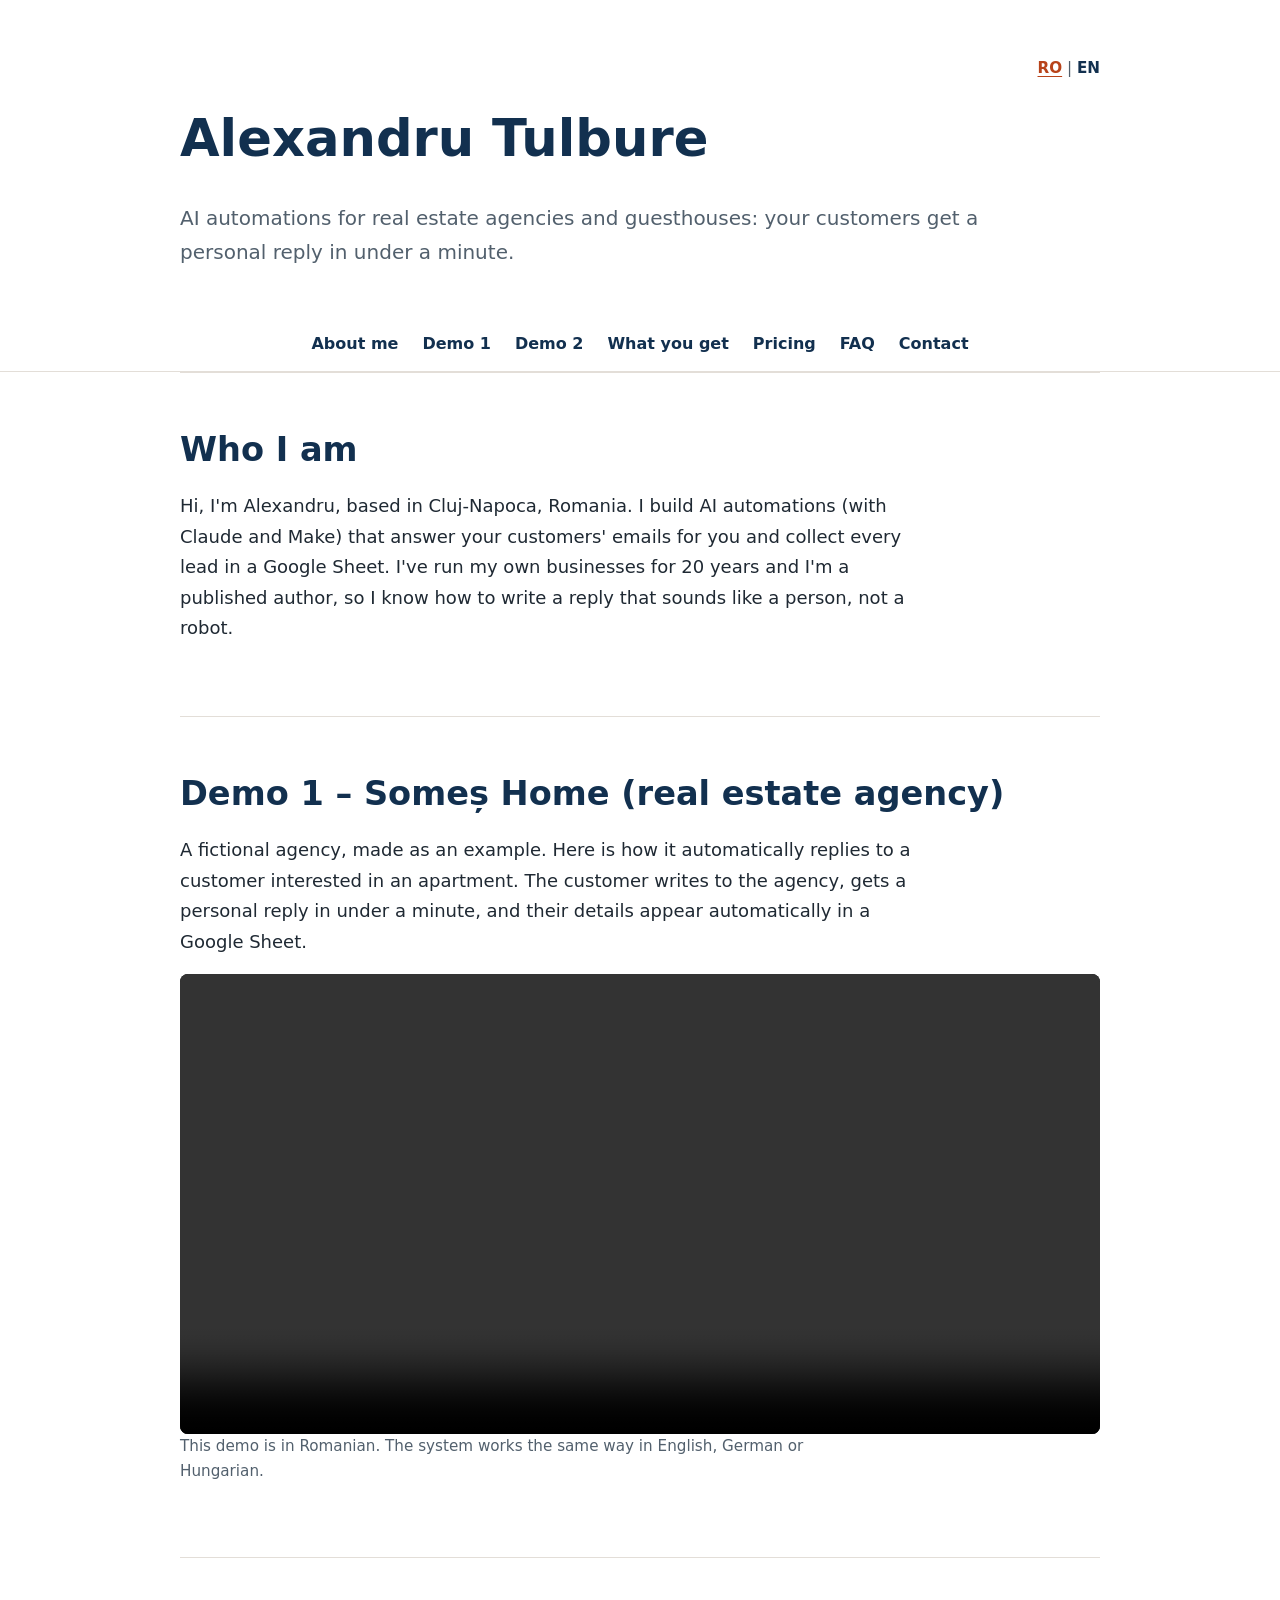
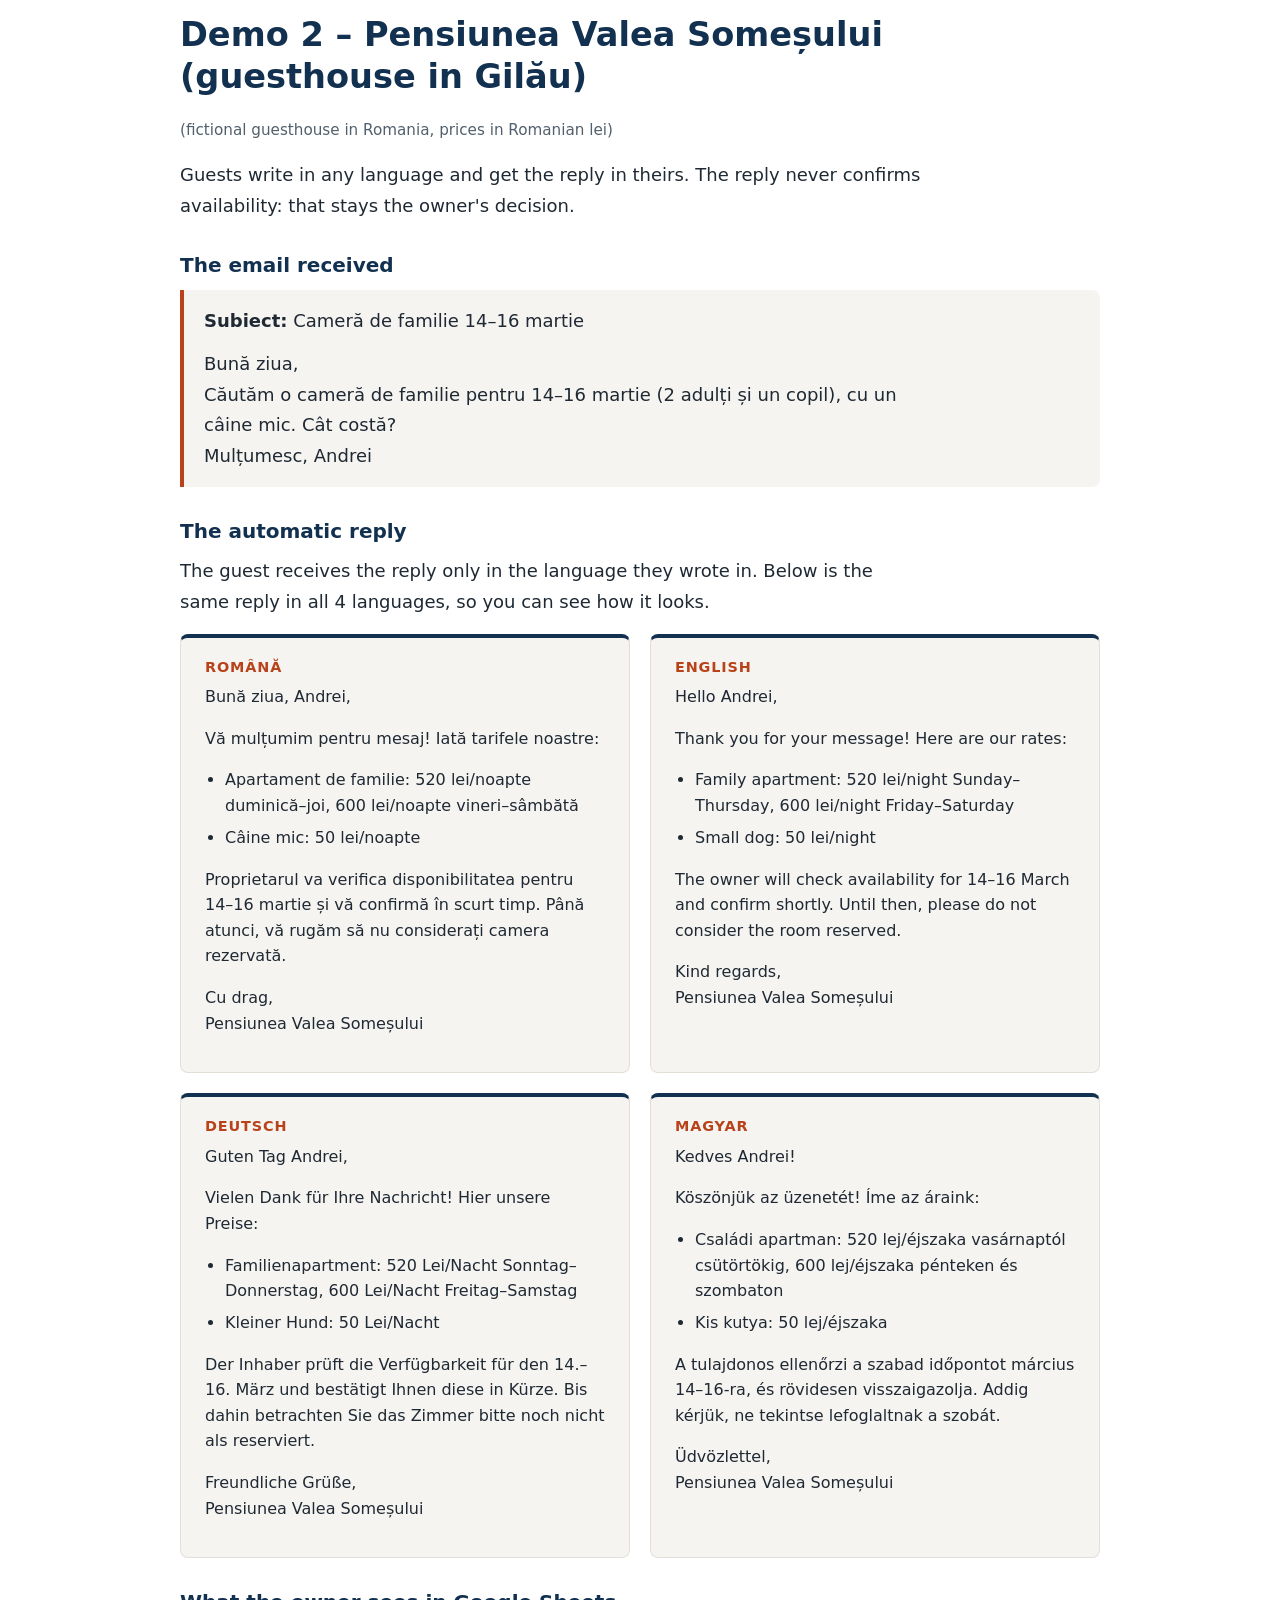
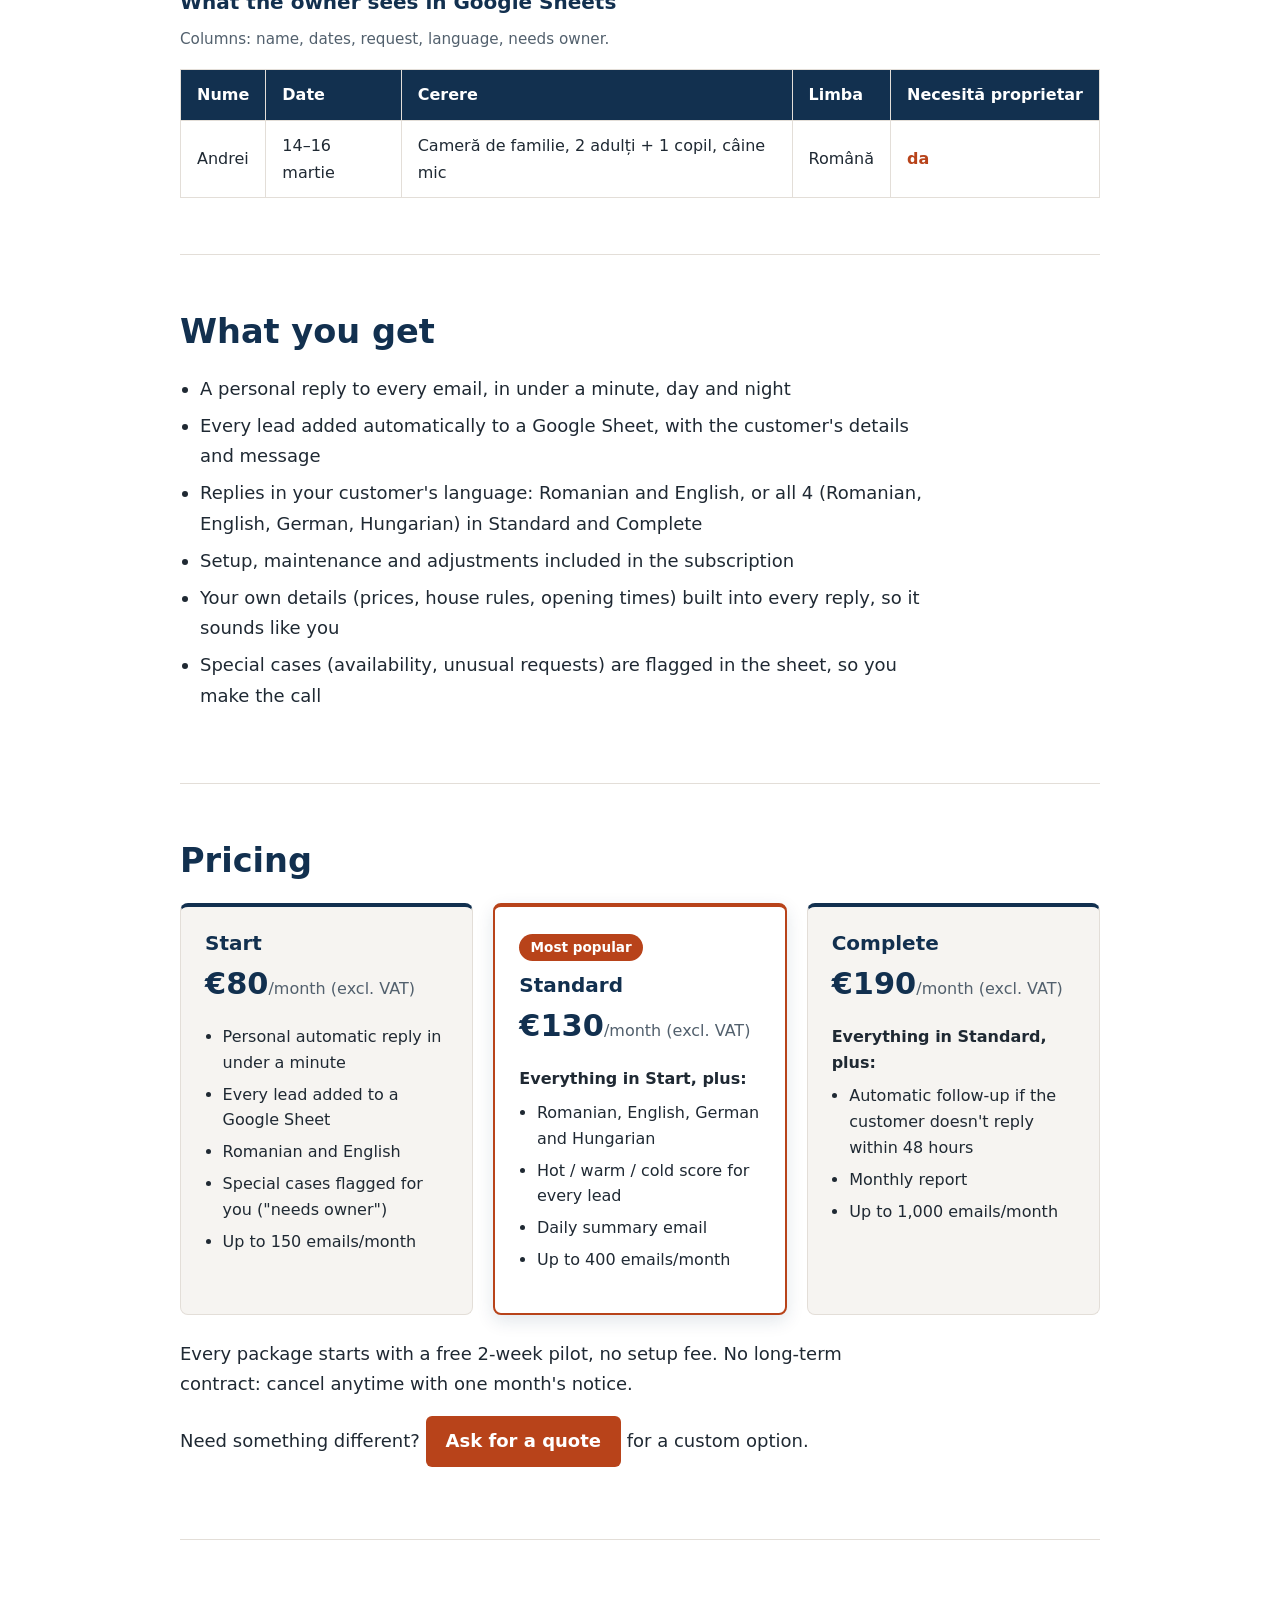
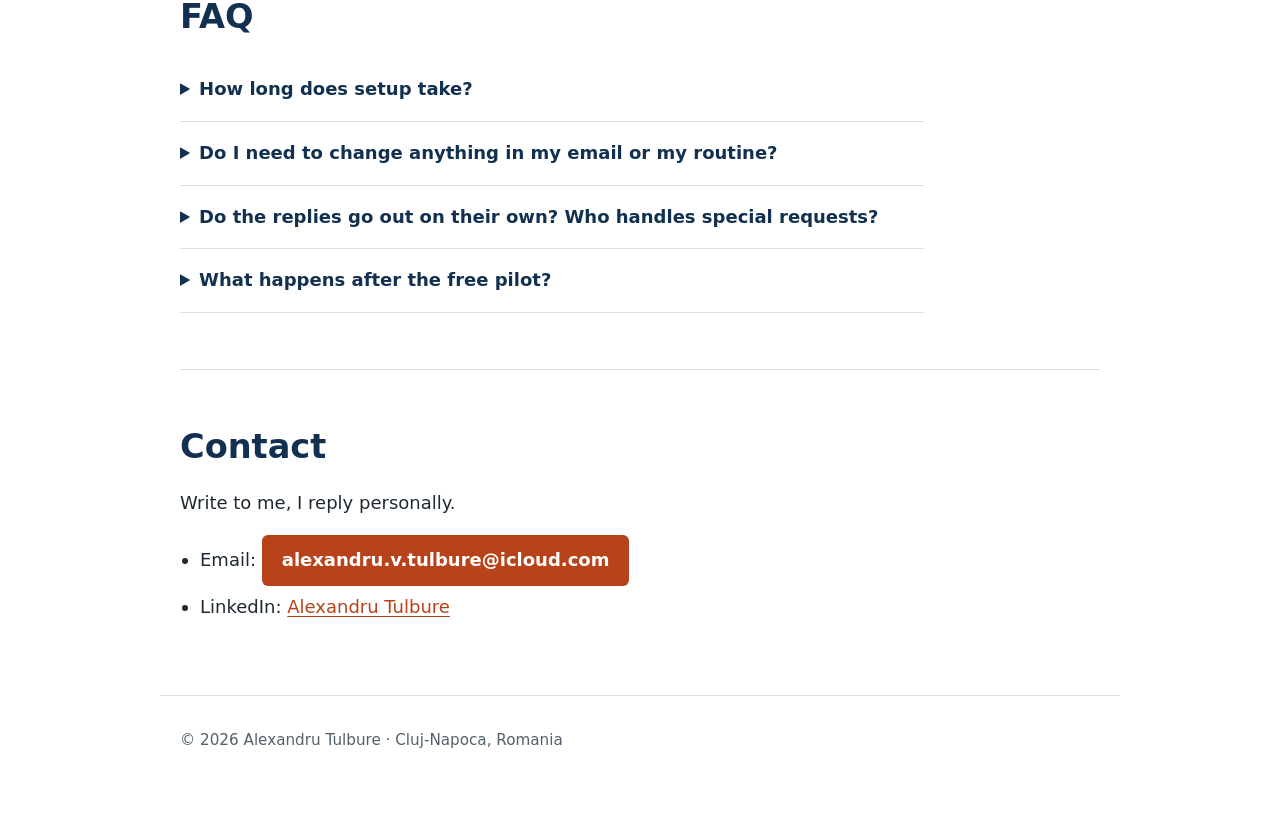
==== commit 24556c43: "Marcajul 'necesita proprietar' inclus in toate pachetele - Start: adauga punctul cu cazurile special" ====
--- a/en/index.html
+++ b/en/index.html
@@ -173,6 +173,7 @@
             <li>Personal automatic reply in under a minute</li>
             <li>Every lead added to a Google Sheet</li>
             <li>Romanian and English</li>
+            <li>Special cases flagged for you ("needs owner")</li>
             <li>Up to 150 emails/month</li>
           </ul>
         </div>
@@ -184,7 +185,7 @@
           <p class="include">Everything in Start, plus:</p>
           <ul>
             <li>Romanian, English, German and Hungarian</li>
-            <li>Hot / warm / cold lead score or a "needs owner" flag</li>
+            <li>Hot / warm / cold score for every lead</li>
             <li>Daily summary email</li>
             <li>Up to 400 emails/month</li>
           </ul>
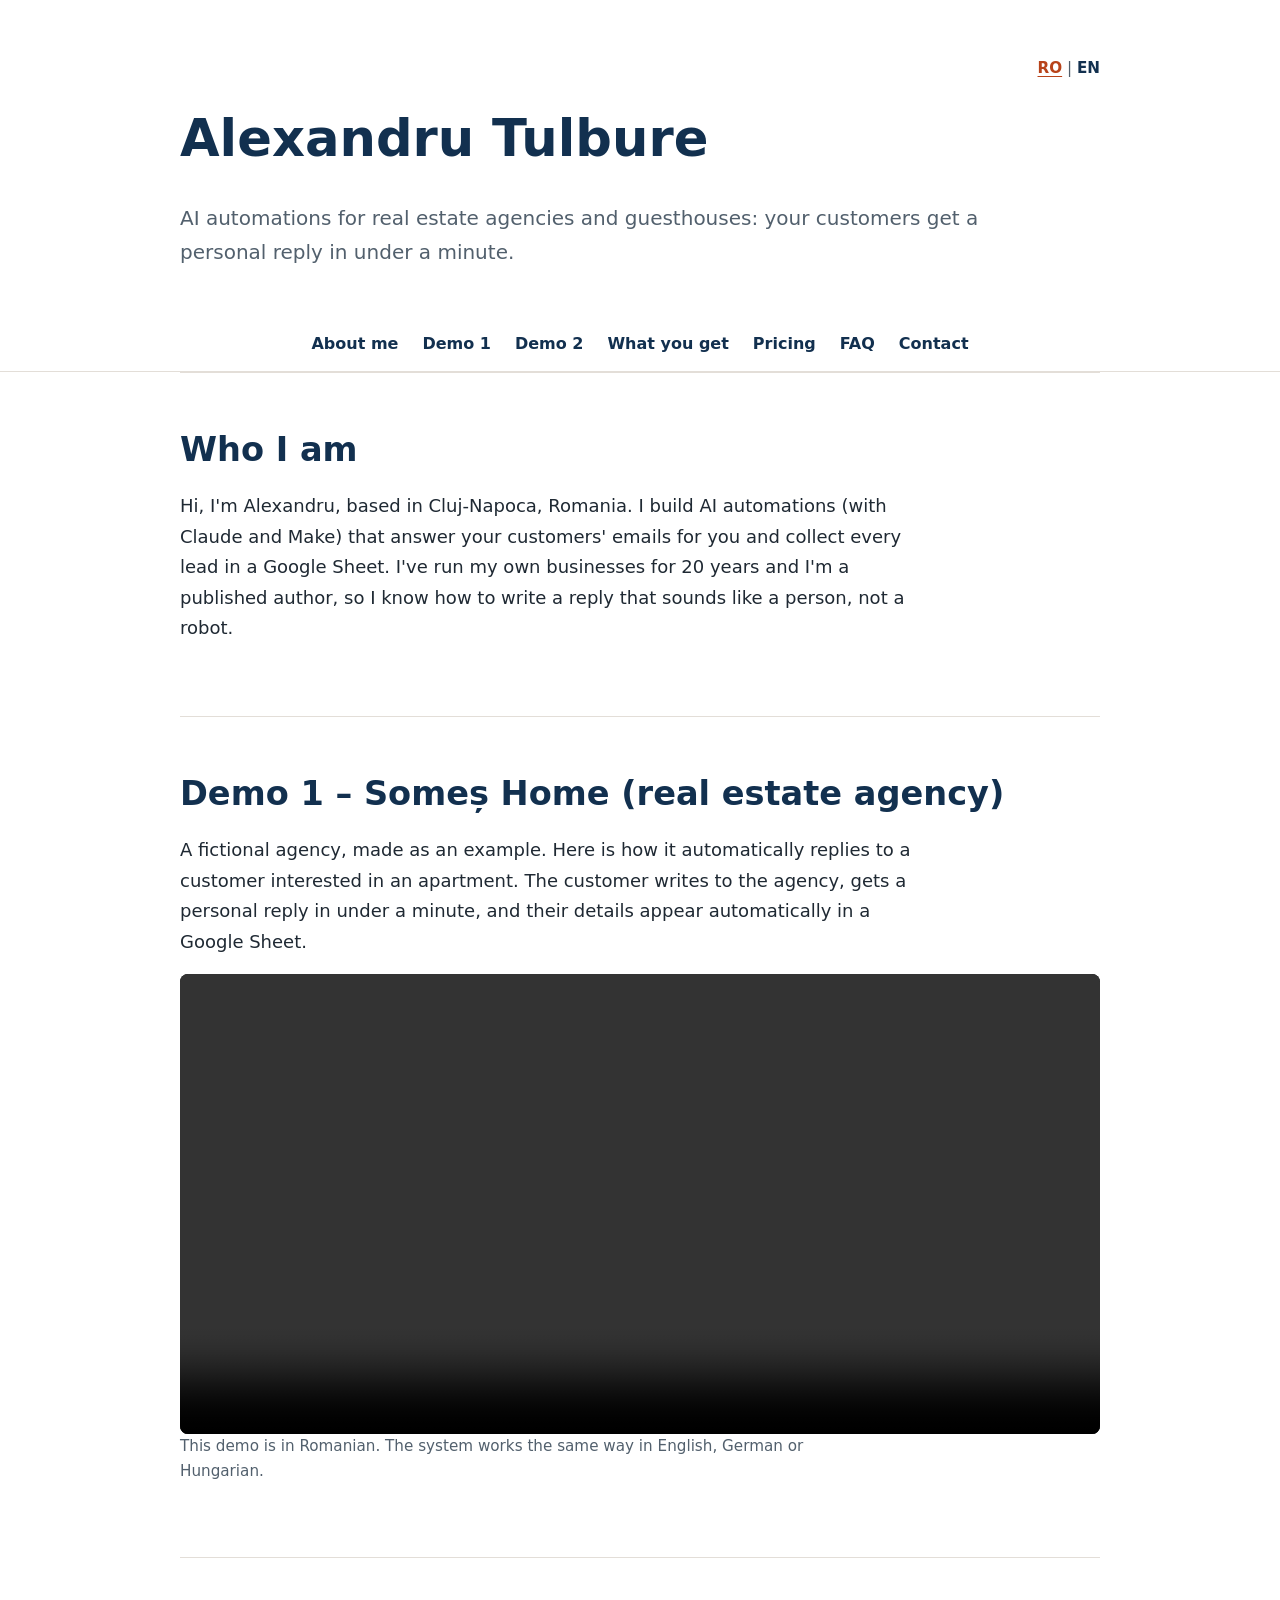
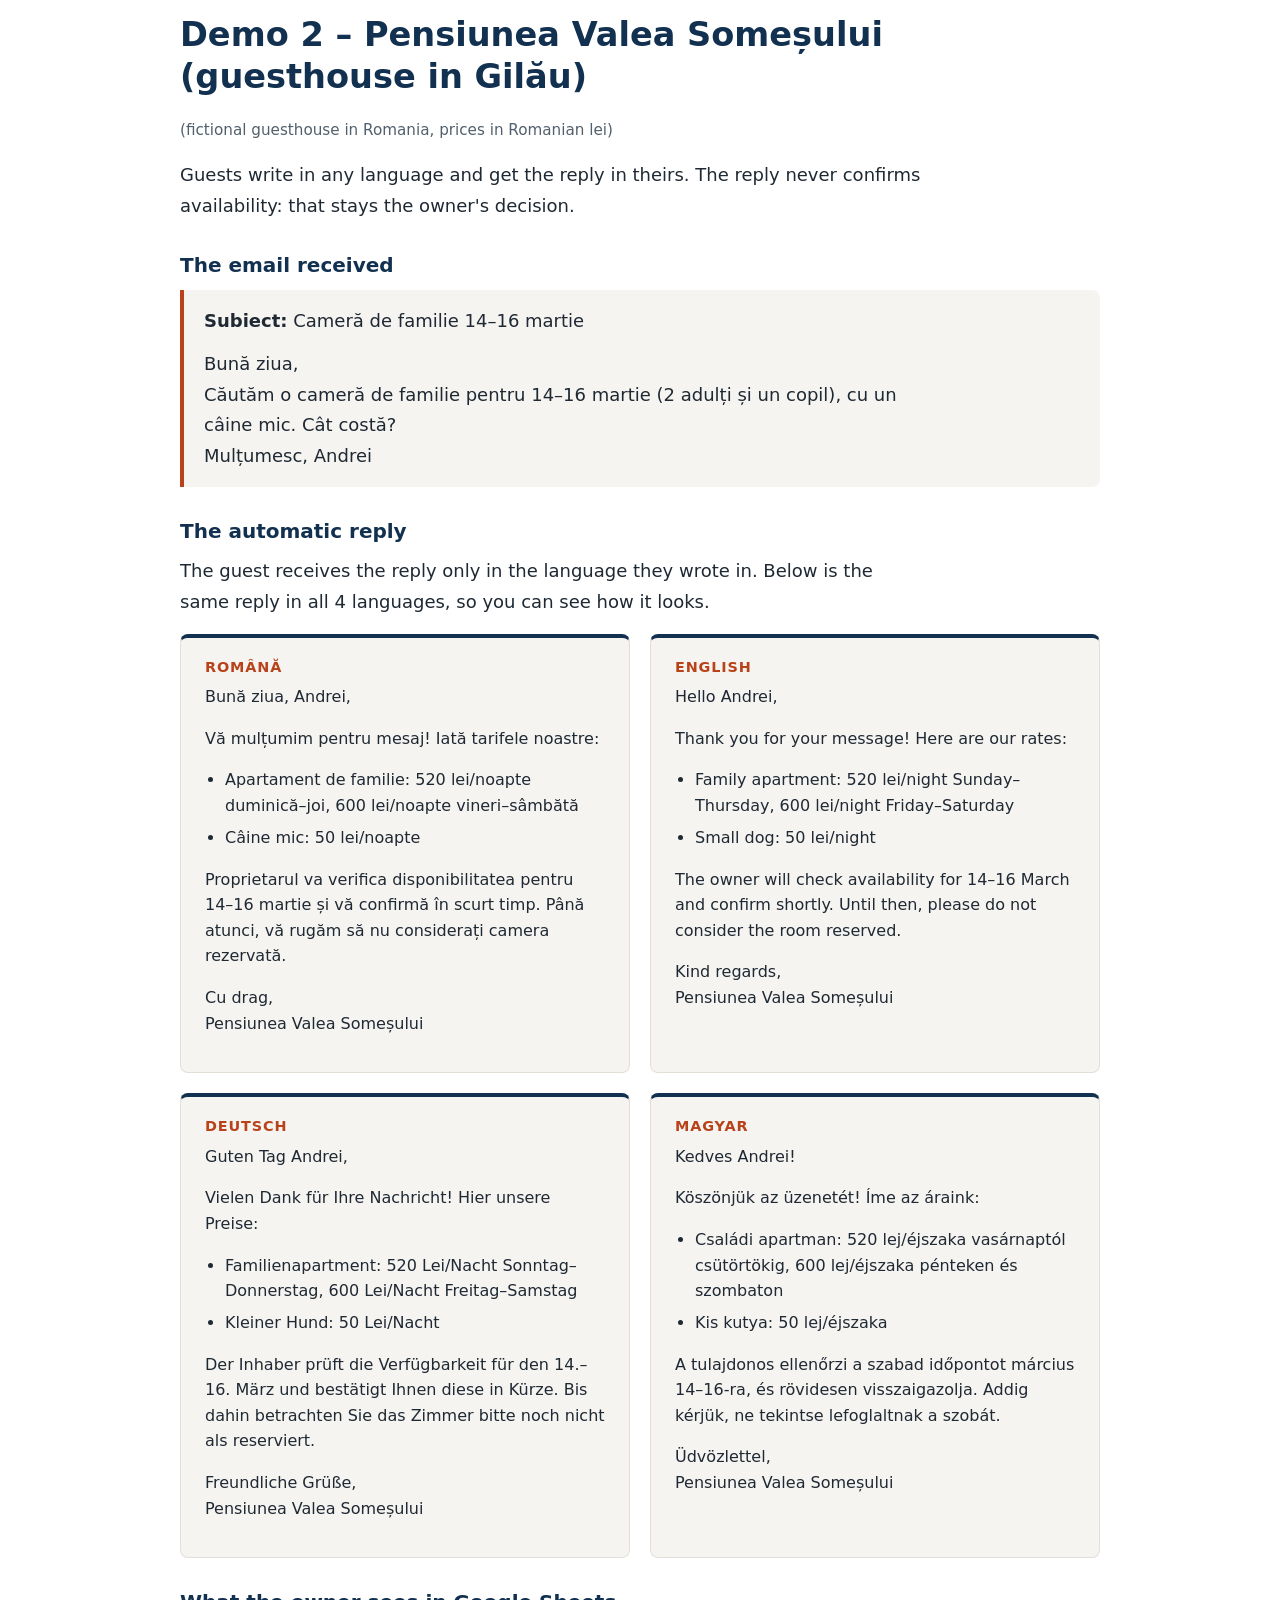
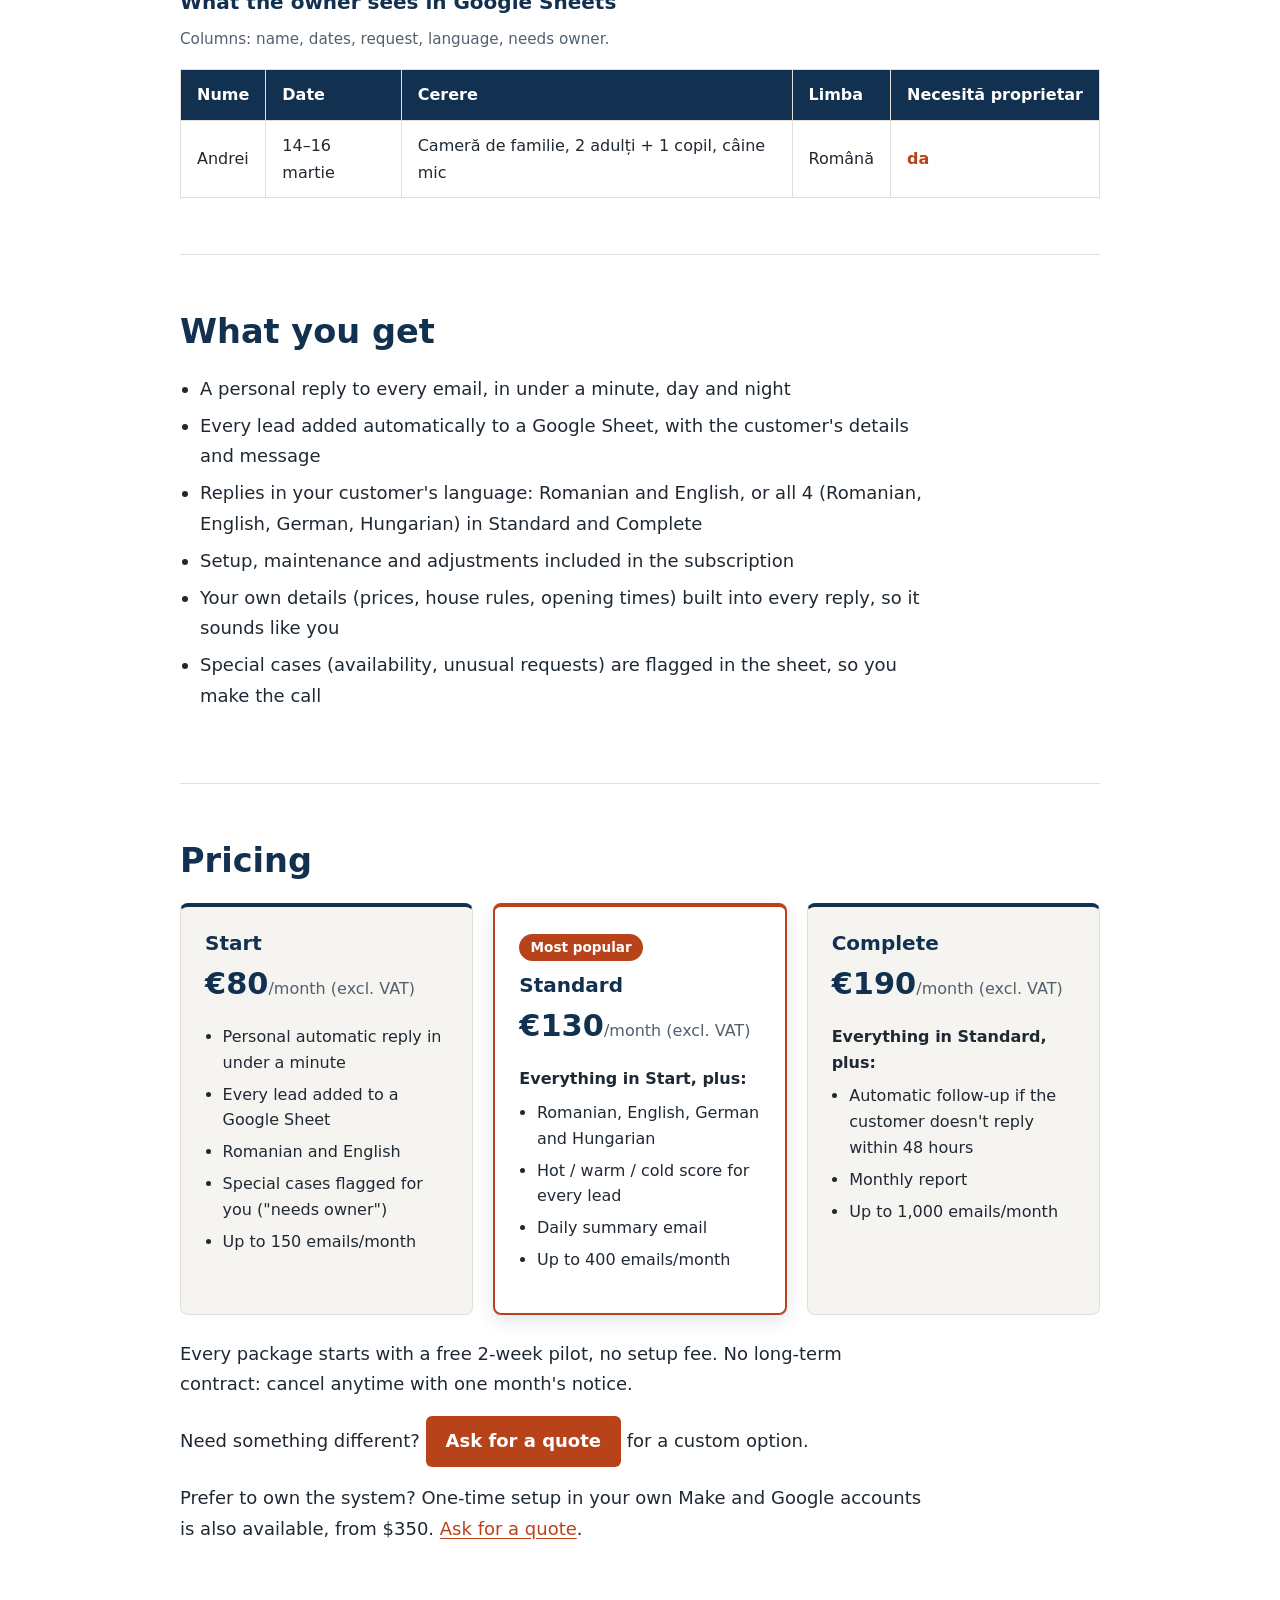
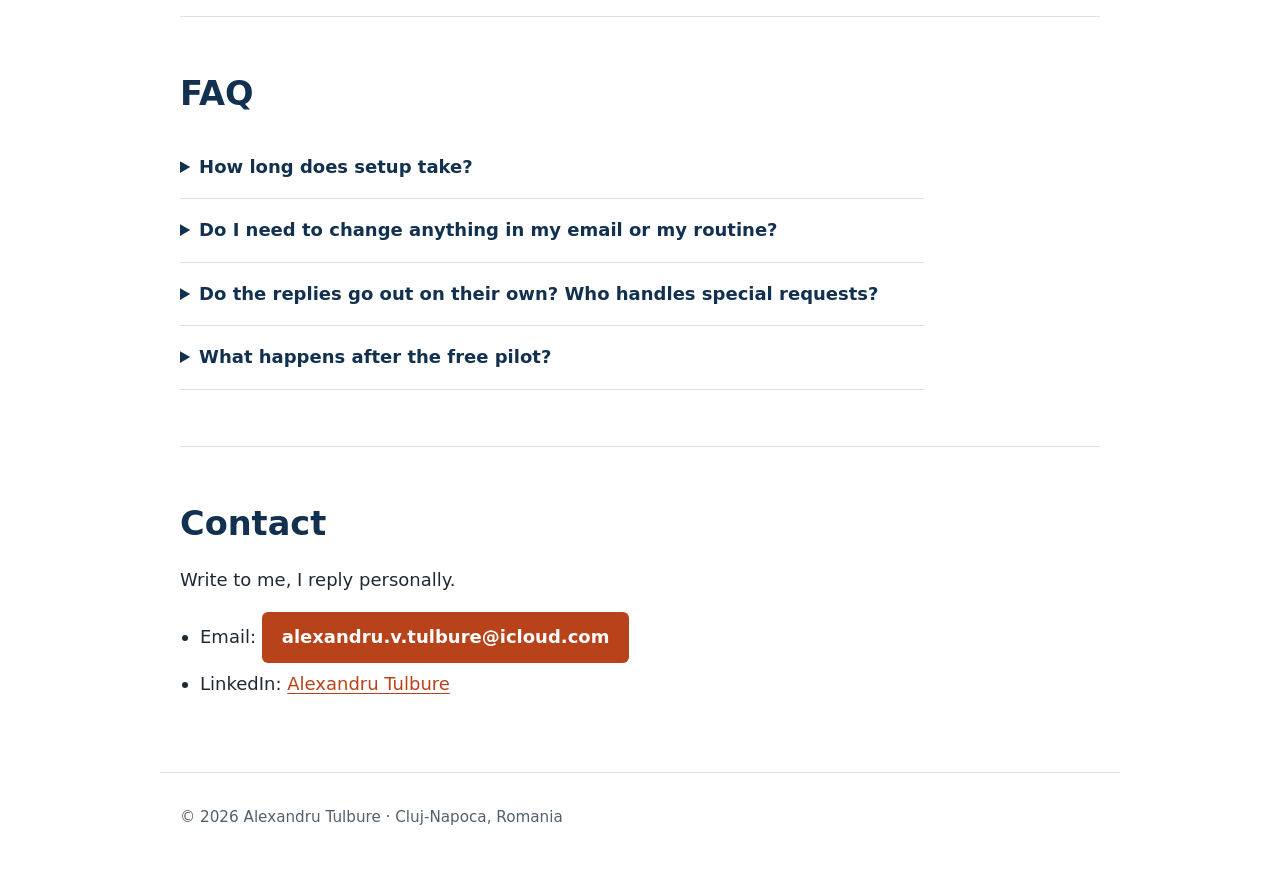
==== commit 2677042e: "Adauga optiunea de configurare unica in conturile clientului - paragraf nou in sectiunea Preturi, du" ====
--- a/en/index.html
+++ b/en/index.html
@@ -206,6 +206,7 @@
 
       <p>Every package starts with a free 2-week pilot, no setup fee. No long-term contract: cancel anytime with one month's notice.</p>
       <p>Need something different? <a class="buton" href="#contact">Ask for a quote</a> for a custom option.</p>
+      <p>Prefer to own the system? One-time setup in your own Make and Google accounts is also available, from $350. <a href="#contact">Ask for a quote</a>.</p>
     </section>
 
     <section id="faq">
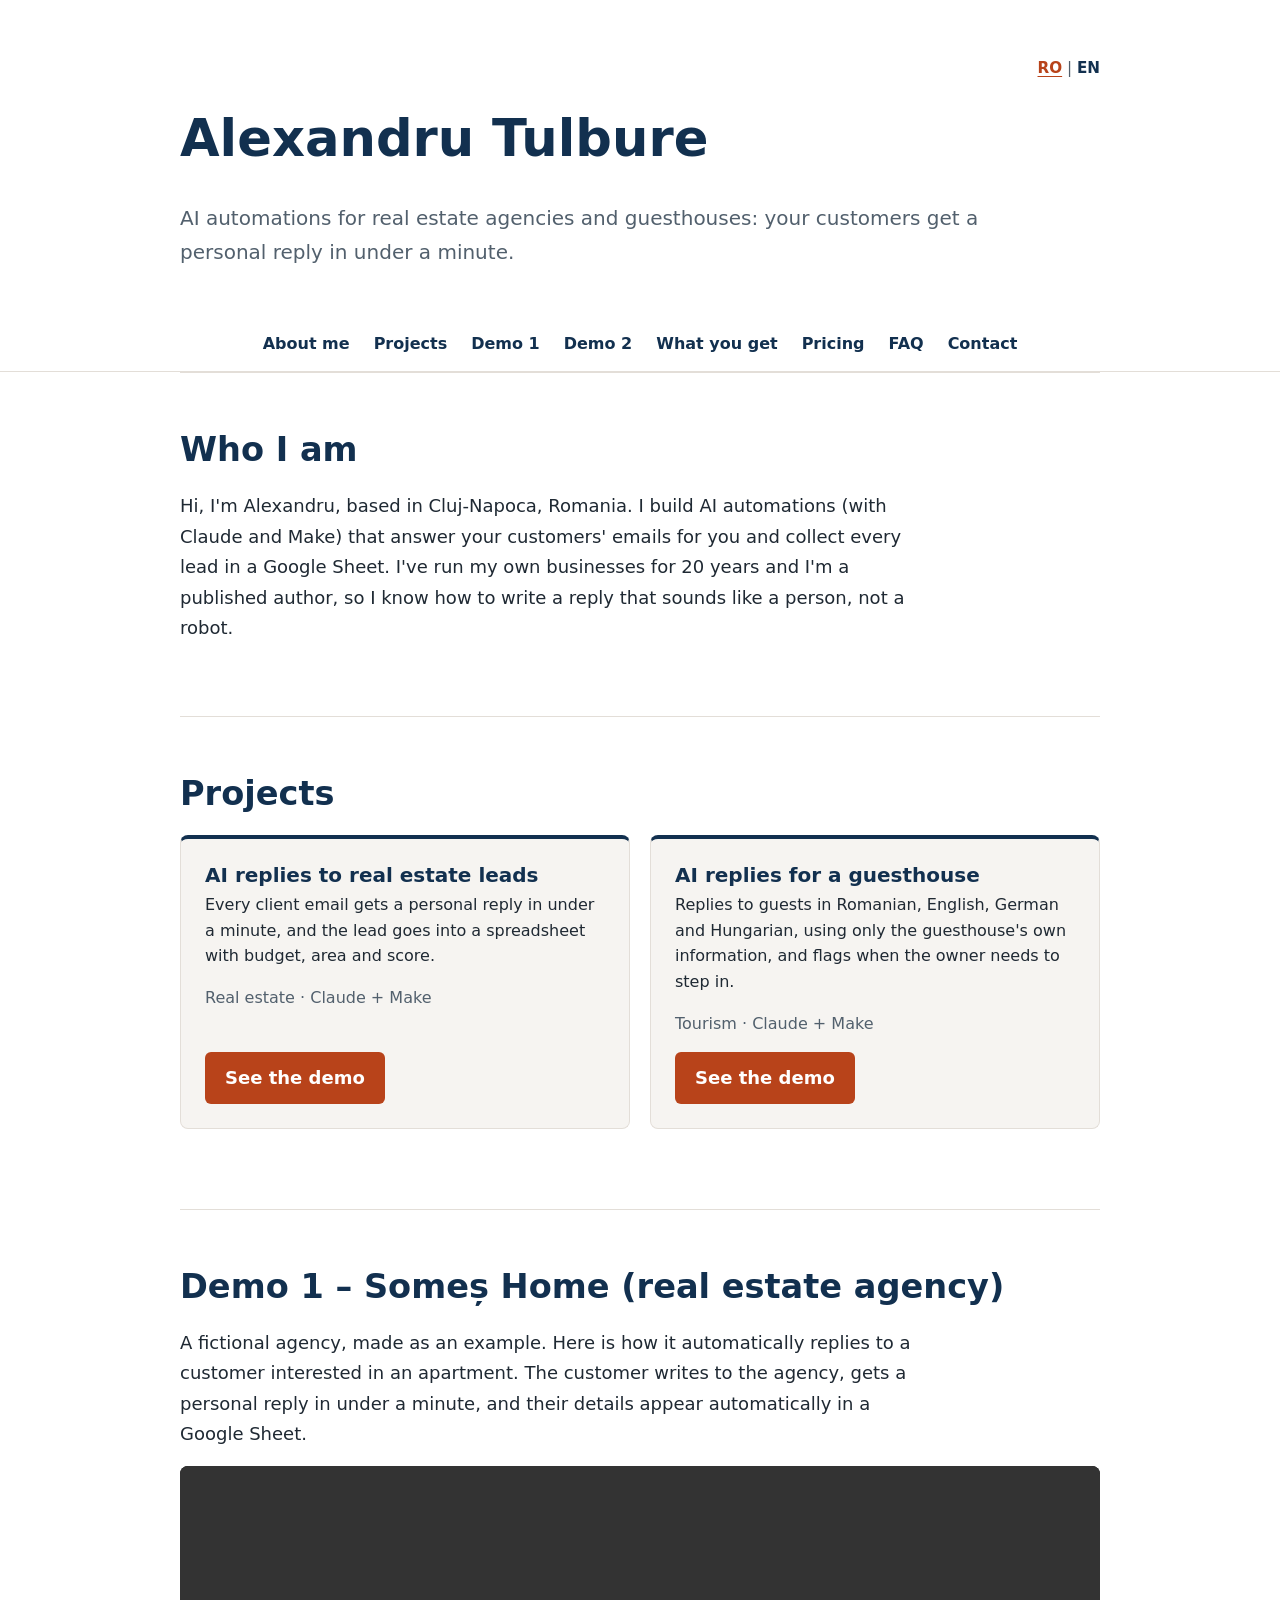
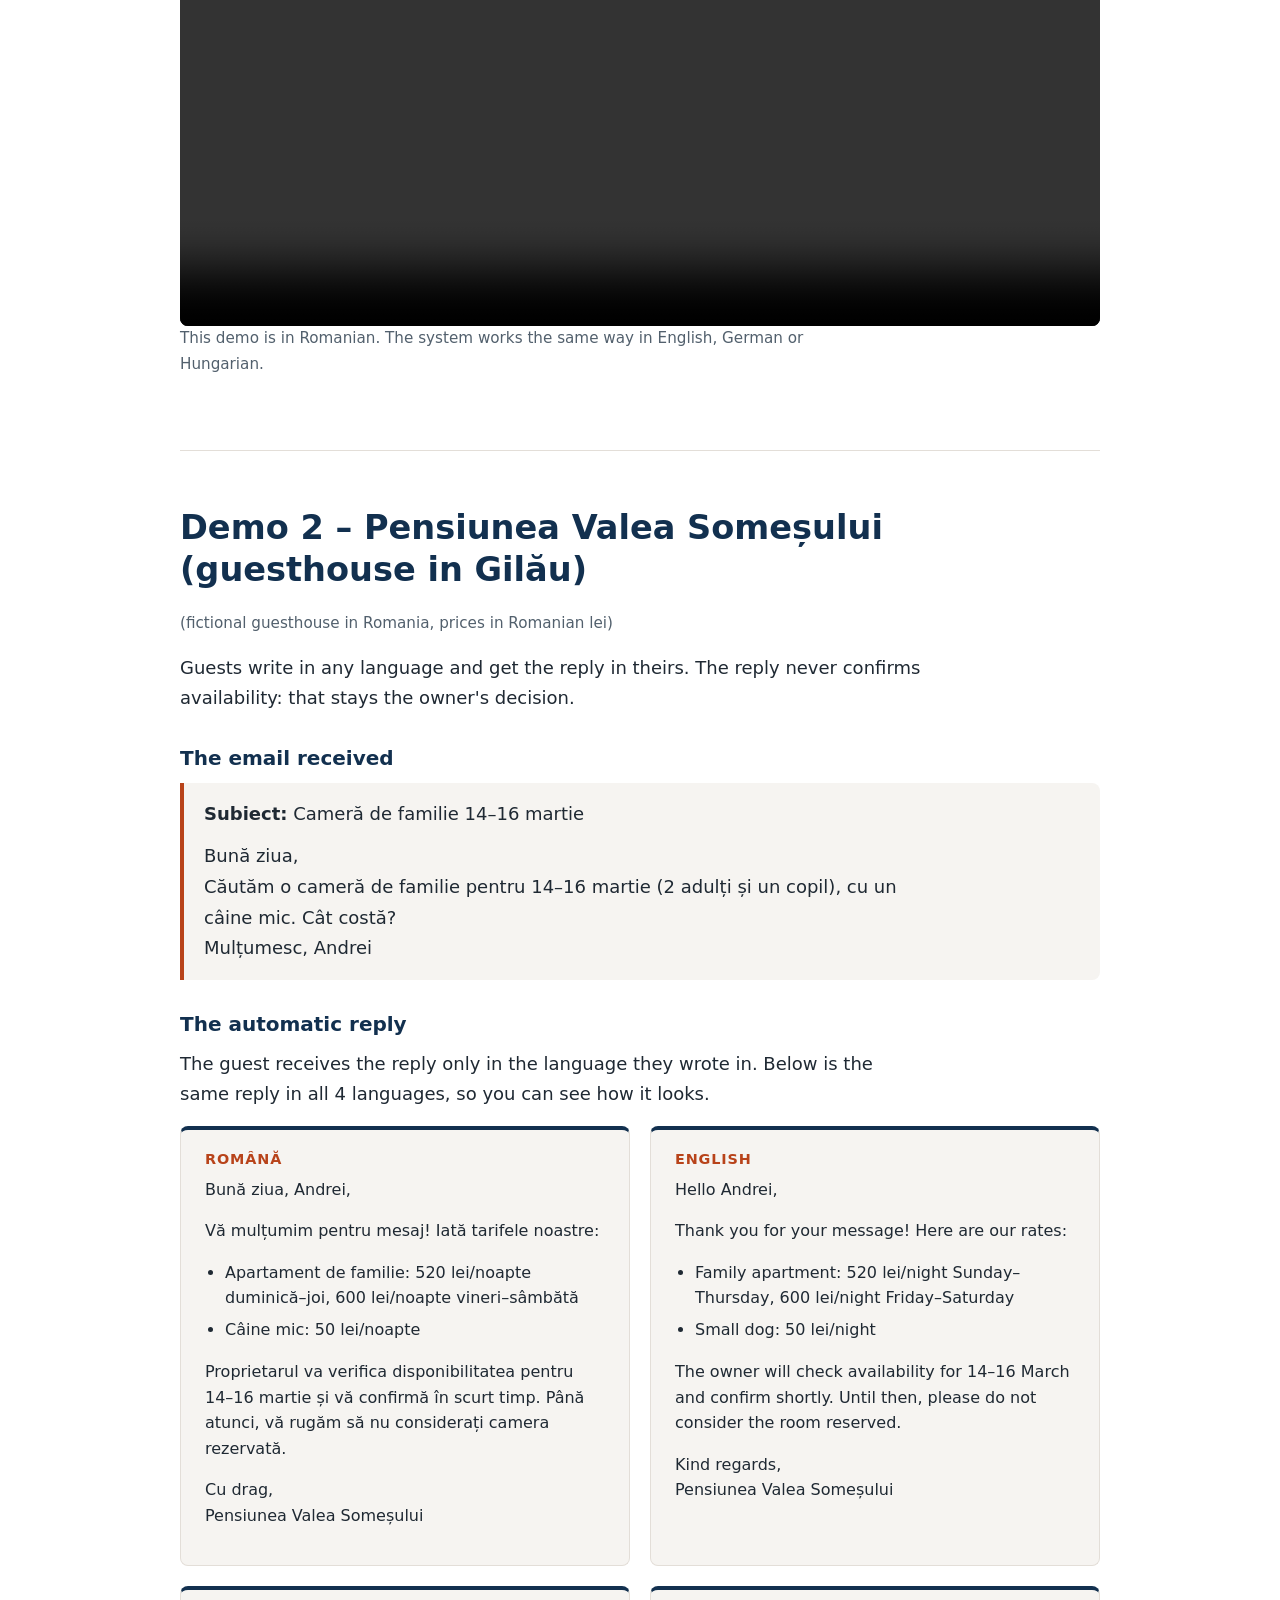
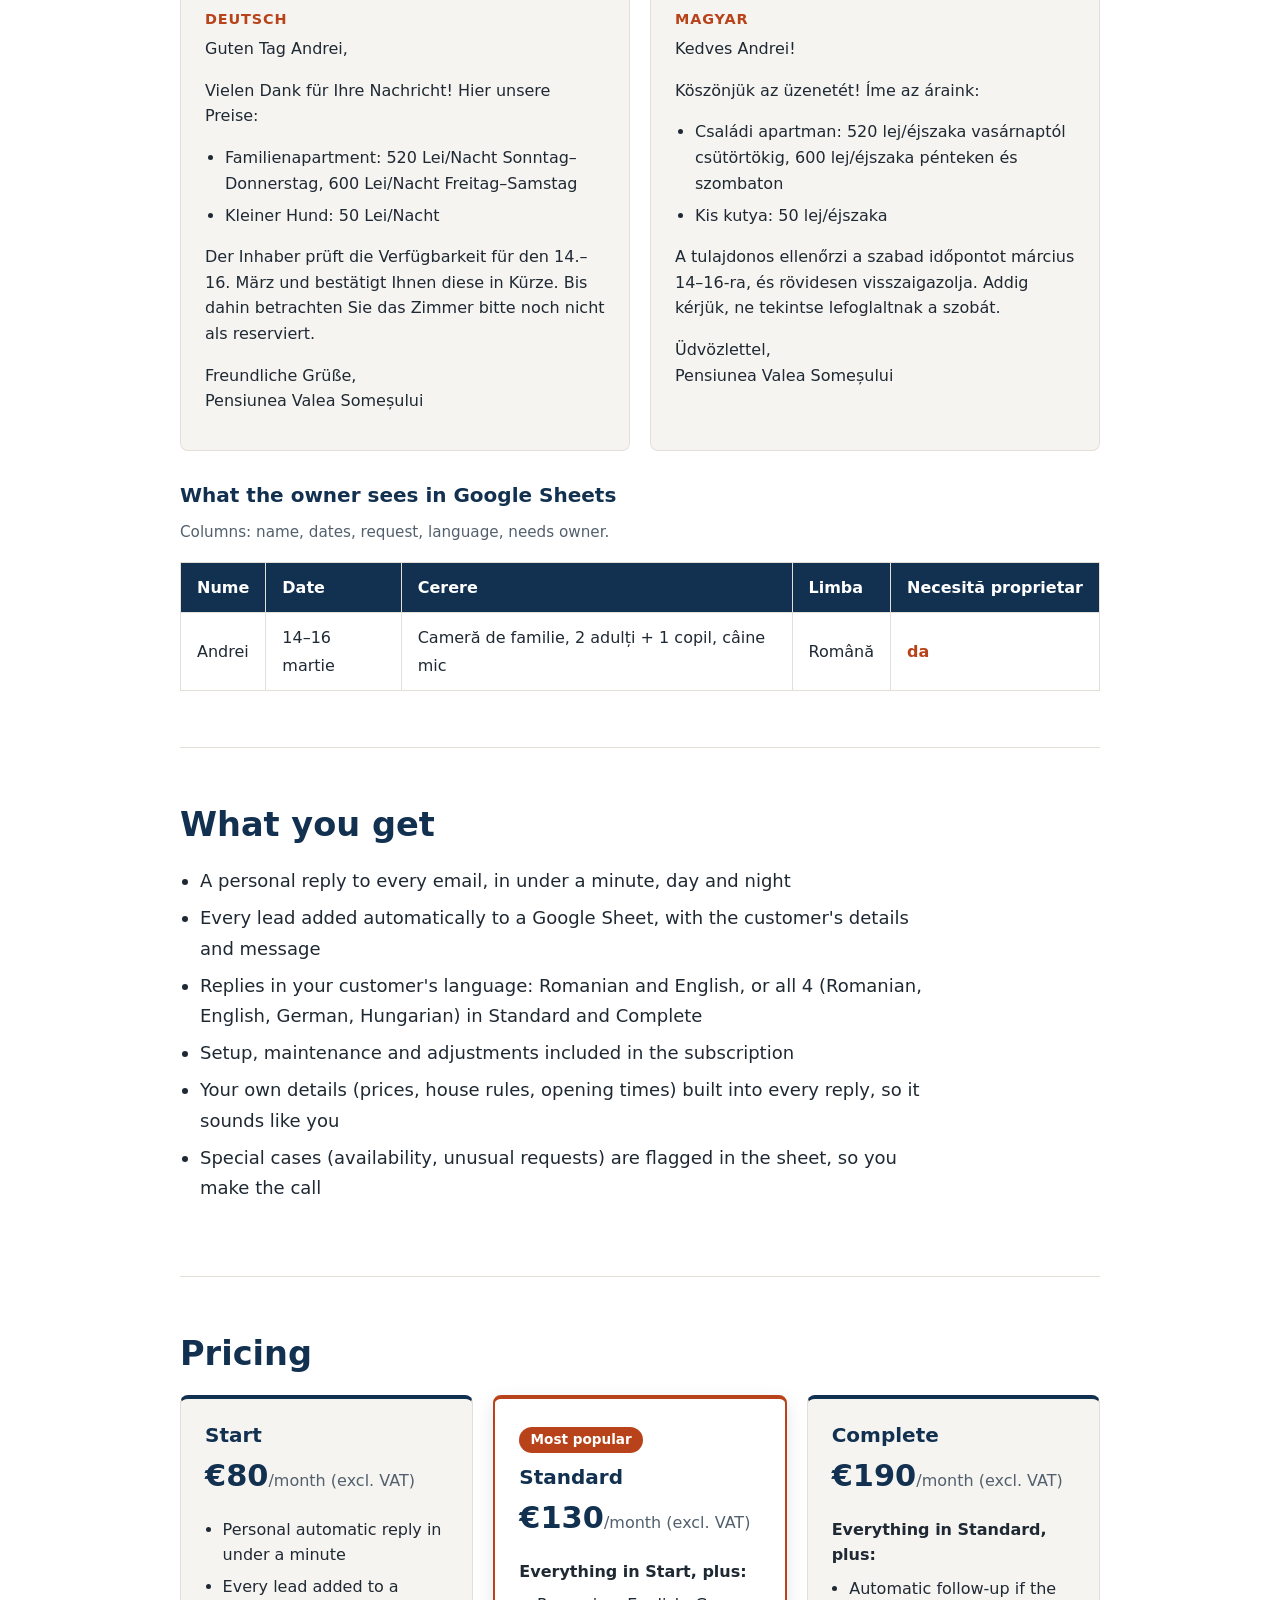
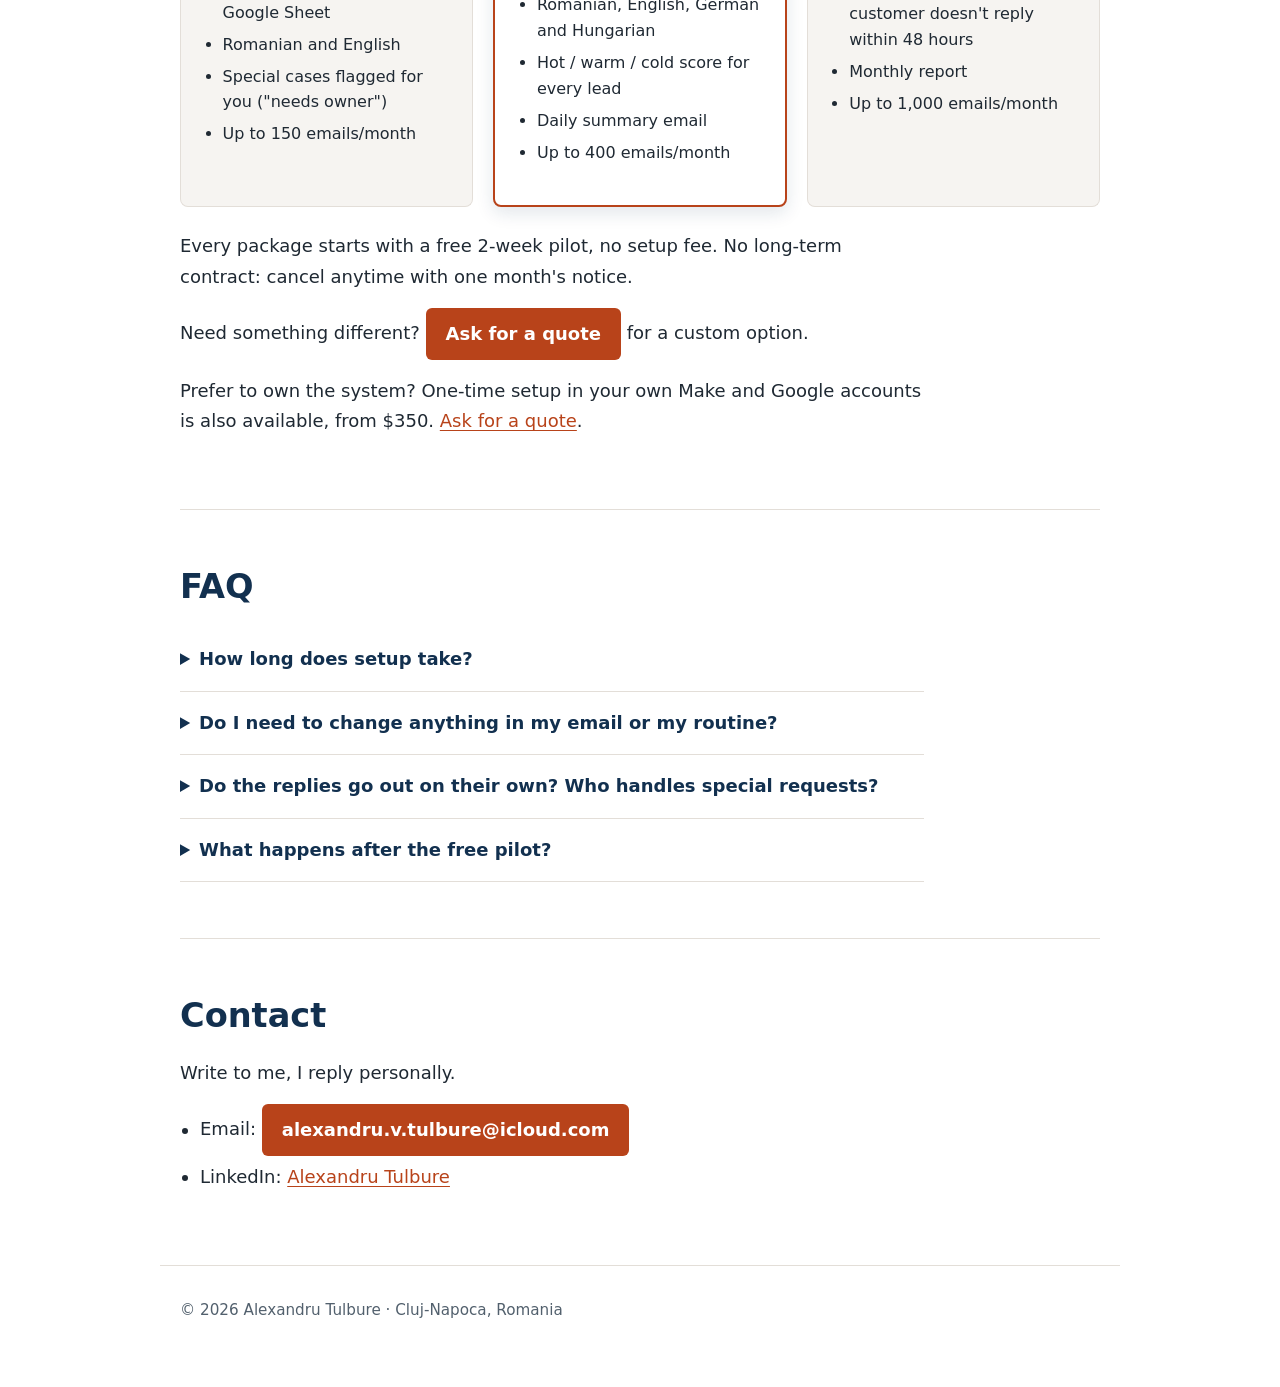
==== commit ce0118a3: "Projects section (EN) Co-Authored-By: Claude Sonnet 5.5 <noreply@anthropic.com>" ====
--- a/en/index.html
+++ b/en/index.html
@@ -35,6 +35,7 @@
 
   <nav>
     <a href="#despre">About me</a>
+    <a href="#proiecte">Projects</a>
     <a href="#demo-1">Demo 1</a>
     <a href="#demo-2">Demo 2</a>
     <a href="#primesti">What you get</a>
@@ -48,6 +49,27 @@
     <section id="despre">
       <h2>Who I am</h2>
       <p>Hi, I'm Alexandru, based in Cluj-Napoca, Romania. I build AI automations (with Claude and Make) that answer your customers' emails for you and collect every lead in a Google Sheet. I've run my own businesses for 20 years and I'm a published author, so I know how to write a reply that sounds like a person, not a robot.</p>
+    </section>
+
+    <section id="proiecte">
+      <h2>Projects</h2>
+      <div class="pachete proiecte">
+
+        <div class="pachet">
+          <h3>AI replies to real estate leads</h3>
+          <p>Every client email gets a personal reply in under a minute, and the lead goes into a spreadsheet with budget, area and score.</p>
+          <p class="nota">Real estate · Claude + Make</p>
+          <a class="buton" href="#demo-1">See the demo</a>
+        </div>
+
+        <div class="pachet">
+          <h3>AI replies for a guesthouse</h3>
+          <p>Replies to guests in Romanian, English, German and Hungarian, using only the guesthouse's own information, and flags when the owner needs to step in.</p>
+          <p class="nota">Tourism · Claude + Make</p>
+          <a class="buton" href="#demo-2">See the demo</a>
+        </div>
+
+      </div>
     </section>
 
     <section id="demo-1">
--- a/style.css
+++ b/style.css
@@ -215,6 +215,21 @@
 .pachet p, .pachet ul { max-width: none; font-size: 1rem; line-height: 1.6; }
 .pachet ul { padding-left: 1.1rem; }
 
+/* Proiecte: 2 carduri pe rând pe calculator */
+@media (min-width: 860px) {
+  .pachete.proiecte { grid-template-columns: repeat(2, 1fr); }
+}
+
+/* Butoanele din Proiecte stau la baza cardurilor, pe aceeași linie */
+.proiecte .pachet {
+  display: flex;
+  flex-direction: column;
+}
+.proiecte .pachet .buton {
+  margin-top: auto;
+  align-self: flex-start;
+}
+
 .pret { color: var(--text-soft); margin-bottom: 1rem; }
 .pret strong { font-size: 1.9rem; color: var(--albastru); }
 .include { font-weight: 600; margin-bottom: 0.5rem; }
